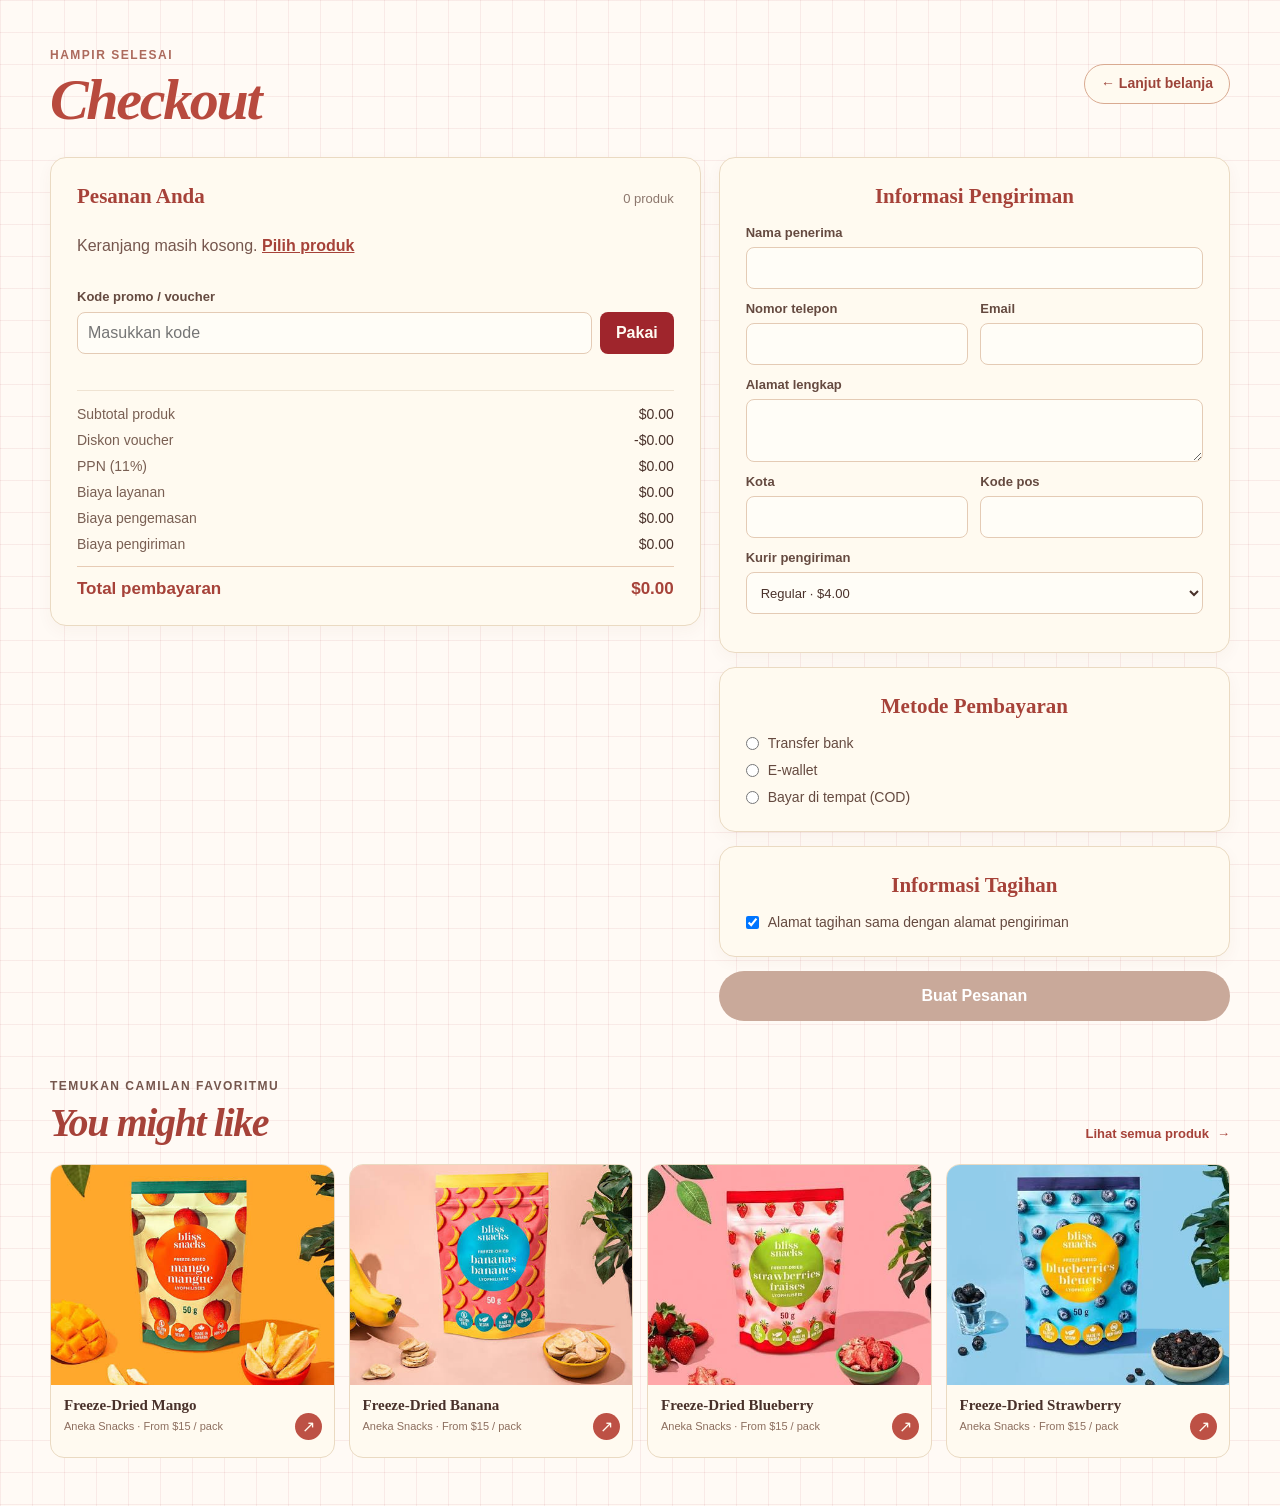
==== checkout.html @ 6c2527a1 "Add files via upload" ====
<!DOCTYPE html>
<html lang="id">
<head>
  <meta charset="UTF-8">
  <meta name="viewport" content="width=device-width, initial-scale=1.0">
  <title>Checkout | Toko Buah Freeze Dried</title>
  <link rel="stylesheet" href="style.css">
</head>
<body class="checkout-page">
  <main class="checkout-main">
    <div class="checkout-heading">
      <div>
        <p class="catalog-eyebrow">Hampir selesai</p>
        <h1>Checkout</h1>
      </div>
      <a class="detail-back" href="products2.html">← Lanjut belanja</a>
    </div>

    <div class="checkout-layout">
      <section class="checkout-section checkout-summary" aria-labelledby="summary-title">
        <div class="checkout-section-heading">
          <h2 id="summary-title">Pesanan Anda</h2>
          <span id="cart-count">0 produk</span>
        </div>
        <div id="checkout-items" class="checkout-items"></div>

        <div class="promo-entry">
          <label for="promo-code">Kode promo / voucher</label>
          <div class="promo-controls">
            <input id="promo-code" type="text" placeholder="Masukkan kode">
            <button id="apply-promo" type="button" class="secondary-button">Pakai</button>
          </div>
          <p id="promo-message" class="form-message" role="status" aria-live="polite"></p>
        </div>

        <dl class="price-breakdown">
          <div><dt>Subtotal produk</dt><dd id="subtotal-value">$0.00</dd></div>
          <div id="discount-row" hidden><dt>Diskon voucher</dt><dd id="discount-value">-$0.00</dd></div>
          <div><dt>PPN (11%)</dt><dd id="tax-value">$0.00</dd></div>
          <div><dt>Biaya layanan</dt><dd id="service-value">$0.00</dd></div>
          <div><dt>Biaya pengemasan</dt><dd id="packaging-value">$0.00</dd></div>
          <div><dt>Biaya pengiriman</dt><dd id="shipping-value">$0.00</dd></div>
          <div class="price-total"><dt>Total pembayaran</dt><dd id="total-value">$0.00</dd></div>
        </dl>
      </section>

      <form class="checkout-form" id="checkout-form">
        <section class="checkout-section" aria-labelledby="shipping-title">
          <h2 id="shipping-title">Informasi Pengiriman</h2>
          <label class="checkout-field" for="recipient-name">Nama penerima
            <input id="recipient-name" name="recipientName" autocomplete="name" required>
          </label>
          <div class="checkout-field-row">
            <label class="checkout-field" for="recipient-phone">Nomor telepon
              <input id="recipient-phone" name="phone" type="tel" autocomplete="tel" required>
            </label>
            <label class="checkout-field" for="recipient-email">Email
              <input id="recipient-email" name="email" type="email" autocomplete="email" required>
            </label>
          </div>
          <label class="checkout-field" for="shipping-address">Alamat lengkap
            <textarea id="shipping-address" name="shippingAddress" rows="3" autocomplete="street-address" required></textarea>
          </label>
          <div class="checkout-field-row">
            <label class="checkout-field" for="shipping-city">Kota
              <input id="shipping-city" name="city" autocomplete="address-level2" required>
            </label>
            <label class="checkout-field" for="shipping-postal">Kode pos
              <input id="shipping-postal" name="postalCode" inputmode="numeric" autocomplete="postal-code" required>
            </label>
          </div>
          <label class="checkout-field" for="courier">Kurir pengiriman
            <select id="courier" name="courier">
              <option value="regular">Regular · $4.00</option>
              <option value="express">Express · $8.00</option>
              <option value="same-day">Same day · $12.00</option>
            </select>
          </label>
        </section>

        <section class="checkout-section" aria-labelledby="payment-title">
          <h2 id="payment-title">Metode Pembayaran</h2>
          <div class="payment-options">
            <label><input type="radio" name="payment" value="bank-transfer" required> Transfer bank</label>
            <label><input type="radio" name="payment" value="ewallet"> E-wallet</label>
            <label><input type="radio" name="payment" value="cod"> Bayar di tempat (COD)</label>
          </div>
        </section>

        <section class="checkout-section" aria-labelledby="billing-title">
          <h2 id="billing-title">Informasi Tagihan</h2>
          <label class="billing-toggle"><input id="billing-same" type="checkbox" checked> Alamat tagihan sama dengan alamat pengiriman</label>
          <div id="billing-fields" class="billing-fields" hidden>
            <label class="checkout-field" for="billing-name">Nama pada tagihan
              <input id="billing-name" name="billingName" autocomplete="billing name">
            </label>
            <label class="checkout-field" for="billing-address">Alamat tagihan
              <textarea id="billing-address" name="billingAddress" rows="3" autocomplete="billing street-address"></textarea>
            </label>
          </div>
        </section>

        <button class="checkout-submit" id="place-order" type="submit">Buat Pesanan</button>
        <p id="checkout-message" class="checkout-message" role="status" aria-live="polite"></p>
      </form>
    </div>

    <section class="checkout-recommendations" aria-labelledby="recommendations-title">
      <div class="checkout-recommendations-heading">
        <div>
          <p class="catalog-eyebrow">Temukan camilan favoritmu</p>
          <h2 id="recommendations-title">You might like</h2>
        </div>
        <a href="products2.html">Lihat semua produk <span aria-hidden="true">→</span></a>
      </div>
      <div class="checkout-recommendation-grid">
        <a class="checkout-recommendation-card" href="product-detail.html?product=mango">
          <span class="checkout-recommendation-image"><img src="buah1.jpg" alt="Kemasan freeze-dried mango"></span>
          <span class="checkout-recommendation-info"><strong>Freeze-Dried Mango</strong><span>Aneka Snacks · From $15 / pack</span></span>
          <span class="checkout-recommendation-action" aria-hidden="true">↗</span>
        </a>
        <a class="checkout-recommendation-card" href="product-detail.html?product=banana">
          <span class="checkout-recommendation-image"><img src="buah2.jpg" alt="Kemasan freeze-dried banana"></span>
          <span class="checkout-recommendation-info"><strong>Freeze-Dried Banana</strong><span>Aneka Snacks · From $15 / pack</span></span>
          <span class="checkout-recommendation-action" aria-hidden="true">↗</span>
        </a>
        <a class="checkout-recommendation-card" href="product-detail.html?product=blueberry">
          <span class="checkout-recommendation-image"><img src="buah4.jpg" alt="Kemasan freeze-dried blueberry"></span>
          <span class="checkout-recommendation-info"><strong>Freeze-Dried Blueberry</strong><span>Aneka Snacks · From $15 / pack</span></span>
          <span class="checkout-recommendation-action" aria-hidden="true">↗</span>
        </a>
        <a class="checkout-recommendation-card" href="product-detail.html?product=strawberry">
          <span class="checkout-recommendation-image"><img src="buah3.jpg" alt="Kemasan freeze-dried strawberry"></span>
          <span class="checkout-recommendation-info"><strong>Freeze-Dried Strawberry</strong><span>Aneka Snacks · From $15 / pack</span></span>
          <span class="checkout-recommendation-action" aria-hidden="true">↗</span>
        </a>
      </div>
    </section>
  </main>

  <script src="catalog-data.js"></script>
  <script>
    const cartStorageKey = 'freezeDriedCart';
    const products = Object.fromEntries(window.FREEZE_DRY_CATALOG.products.map((product) => [
      product.id,
      { name: product.name, image: product.image }
    ]));
    const variants = {
      'normal-sugar': 'Normal Sugar',
      'less-sugar': 'Less Sugar',
      'no-sugar': 'No Sugar',
      'more-sugar': 'More Sugar'
    };
    const sizes = { small: 'Small', medium: 'Medium', large: 'Large' };
    const sizePrices = { small: 15, medium: 20, large: 25 };
    const shippingFees = { regular: 4, express: 8, 'same-day': 12 };
    const promoCodes = {
      HEMAT10: { type: 'percent', value: 0.1 },
      BUAH5: { type: 'fixed', value: 5 },
      KISACANTIK: { type: 'free' }
    };
    const checkoutItems = document.querySelector('#checkout-items');
    const checkoutForm = document.querySelector('#checkout-form');
    const escapeHTML = (value) => String(value).replace(/[&<>"']/g, (character) => ({ '&': '&amp;', '<': '&lt;', '>': '&gt;', '"': '&quot;', "'": '&#39;' })[character]);
    const money = (amount) => `$${amount.toFixed(2)}`;
    let cart = readCart();
    let activePromo = null;

    function notifyParentOfContentChange() {
      if (window.parent === window) return;
      const count = cart.reduce((total, item) => total + Number(item.quantity), 0);
      window.parent.postMessage({ type: 'freeze-dried-cart-updated', count }, '*');
    }

    function readCart() {
      try {
        const storedCart = JSON.parse(localStorage.getItem(cartStorageKey) || '[]');
        if (!Array.isArray(storedCart)) throw new Error('Data keranjang tidak valid.');

        const productCounts = new Map();
        const groupedCart = new Map();
        storedCart.filter((item) => products[item.product] && Number(item.quantity) > 0)
          .forEach((item) => {
            const size = sizes[item.size] ? item.size : 'small';
            const variant = variants[item.variant] ? item.variant : 'normal-sugar';
            const productCount = productCounts.get(item.product) || 0;
            const quantity = Math.min(
              99 - productCount,
              Math.max(0, Math.floor(Number(item.quantity)))
            );
            if (!quantity) return;

            const key = JSON.stringify([item.product, variant, size]);
            const groupedItem = groupedCart.get(key);
            if (groupedItem) {
              groupedItem.quantity += quantity;
            } else {
              groupedCart.set(key, {
                ...item,
                product: item.product,
                variant,
                size,
                unitPrice: sizePrices[size],
                quantity
              });
            }
            productCounts.set(item.product, productCount + quantity);
          });

        const usedIds = new Set();
        return [...groupedCart.values()].map((item) => {
          let id = String(item.id || '');
          while (!id || usedIds.has(id)) {
            id = `${item.product}-${Date.now()}-${Math.random().toString(36).slice(2, 9)}`;
          }
          usedIds.add(id);
          return { ...item, id };
        });
      } catch {
        return [];
      }
    }

    function saveCart() {
      localStorage.setItem(cartStorageKey, JSON.stringify(cart));
      renderCart();
    }

    function renderCart() {
      checkoutItems.innerHTML = cart.map((item) => {
        const product = products[item.product];
        const unitPrice = sizePrices[item.size] || sizePrices.small;
        return `
          <article class="checkout-item" data-item-id="${escapeHTML(item.id)}">
            <img src="${product.image}" alt="${escapeHTML(product.name)}">
            <div class="checkout-item-info">
              <h3>${escapeHTML(product.name)}</h3>
              <p>
                ${escapeHTML(variants[item.variant] || 'Normal Sugar')} · ${escapeHTML(sizes[item.size] || 'Small')}
                <button class="edit-size" type="button" data-edit-size aria-expanded="false" aria-controls="size-editor-${escapeHTML(item.id)}">Edit</button>
              </p>
              <strong>${money(unitPrice)} / item</strong>
              <div class="item-controls">
                <div class="quantity-stepper" aria-label="Jumlah ${escapeHTML(product.name)}">
                  <button class="quantity-step" type="button" data-quantity-change="-1" aria-label="Kurangi ${escapeHTML(product.name)}">−</button>
                  <input class="item-quantity" type="number" min="1" max="99" value="${item.quantity}" aria-label="Jumlah ${escapeHTML(product.name)}">
                  <button class="quantity-step" type="button" data-quantity-change="1" aria-label="Tambah ${escapeHTML(product.name)}">+</button>
                </div>
                <button class="remove-item" type="button" data-remove="${escapeHTML(item.id)}">Hapus</button>
              </div>
              <div class="size-editor" id="size-editor-${escapeHTML(item.id)}" hidden>
                <label for="size-count-${escapeHTML(item.id)}">Jumlah yang diubah
                  <input class="size-edit-count" id="size-count-${escapeHTML(item.id)}" type="number" min="1" max="${item.quantity}" value="1" required>
                </label>
                <label for="variant-${escapeHTML(item.id)}">Level gula
                  <select class="item-variant" id="variant-${escapeHTML(item.id)}">
                    ${Object.entries(variants).map(([value, label]) => `<option value="${value}" ${item.variant === value ? 'selected' : ''}>${label}</option>`).join('')}
                  </select>
                </label>
                <label for="size-${escapeHTML(item.id)}">Ukuran
                  <select class="item-size" id="size-${escapeHTML(item.id)}">
                    ${Object.entries(sizes).map(([value, label]) => `<option value="${value}" ${item.size === value ? 'selected' : ''}>${label} · ${money(sizePrices[value])}</option>`).join('')}
                  </select>
                </label>
                <button class="save-size" type="button" data-save-size>Simpan</button>
                <button class="cancel-size" type="button" data-cancel-size>Batal</button>
              </div>
            </article>`;
        }).join('');

      localStorage.setItem(cartStorageKey, JSON.stringify(cart));
      const productQuantities = new Map();
      cart.forEach((item) => {
        productQuantities.set(item.product, (productQuantities.get(item.product) || 0) + Number(item.quantity));
      });
      checkoutItems.querySelectorAll('.checkout-item').forEach((itemElement) => {
        const item = cart.find((cartItem) => cartItem.id === itemElement.dataset.itemId);
        const plusButton = itemElement.querySelector('[data-quantity-change="1"]');
        plusButton.disabled = productQuantities.get(item.product) >= 99;
      });
      const itemCount = cart.reduce((sum, item) => sum + Number(item.quantity), 0);
      document.querySelector('#cart-count').textContent = `${itemCount} produk`;
      if (cart.length === 0) {
        checkoutItems.innerHTML = '<p class="empty-cart">Keranjang masih kosong. <a href="products2.html">Pilih produk</a></p>';
      }
      document.querySelector('#place-order').disabled = cart.length === 0;
      updateTotals();
      notifyParentOfContentChange();
    }

    function updateTotals() {
      const quantity = cart.reduce((sum, item) => sum + Number(item.quantity), 0);
      const subtotal = cart.reduce((sum, item) => sum + (sizePrices[item.size] || sizePrices.small) * Number(item.quantity), 0);
      const isFreeOrder = activePromo?.type === 'free';
      const productDiscount = activePromo && !isFreeOrder
        ? Math.min(activePromo.type === 'percent' ? subtotal * activePromo.value : activePromo.value, subtotal)
        : 0;
      const tax = (subtotal - productDiscount) * 0.11;
      const service = cart.length ? 1.5 : 0;
      const packaging = quantity * 0.5;
      const shipping = cart.length ? shippingFees[document.querySelector('#courier').value] : 0;
      const orderTotal = subtotal - productDiscount + tax + service + packaging + shipping;
      const discount = isFreeOrder ? orderTotal : productDiscount;
      const total = isFreeOrder ? orderTotal - discount : orderTotal;

      document.querySelector('#subtotal-value').textContent = money(subtotal);
      document.querySelector('#discount-value').textContent = `-${money(discount)}`;
      document.querySelector('#discount-row').hidden = discount === 0;
      document.querySelector('#tax-value').textContent = money(tax);
      document.querySelector('#service-value').textContent = money(service);
      document.querySelector('#packaging-value').textContent = money(packaging);
      document.querySelector('#shipping-value').textContent = money(shipping);
      document.querySelector('#total-value').textContent = money(total);
    }

    checkoutItems.addEventListener('change', (event) => {
      if (!event.target.matches('.item-quantity')) return;
      const itemElement = event.target.closest('.checkout-item');
      const item = cart.find((cartItem) => cartItem.id === itemElement.dataset.itemId);
      if (!item) return;

      const otherProductQuantity = cart
        .filter((cartItem) => cartItem.product === item.product && cartItem.id !== item.id)
        .reduce((total, cartItem) => total + Number(cartItem.quantity), 0);
      const requestedQuantity = Math.max(1, Math.floor(Number(event.target.value) || 1));
      item.quantity = Math.min(requestedQuantity, 99 - otherProductQuantity);
      saveCart();
    });

    checkoutItems.addEventListener('click', (event) => {
      const quantityButton = event.target.closest('[data-quantity-change]');
      if (quantityButton) {
        const itemElement = quantityButton.closest('.checkout-item');
        const item = cart.find((cartItem) => cartItem.id === itemElement.dataset.itemId);
        if (!item) return;
        const productQuantity = cart
          .filter((cartItem) => cartItem.product === item.product)
          .reduce((total, cartItem) => total + Number(cartItem.quantity), 0);
        const nextQuantity = Number(item.quantity) + Number(quantityButton.dataset.quantityChange);
        if (nextQuantity < 1 || (nextQuantity > item.quantity && productQuantity >= 99)) return;
        item.quantity = nextQuantity;
        saveCart();
        return;
      }

      const editButton = event.target.closest('[data-edit-size]');
      if (editButton) {
        const editor = editButton.closest('.checkout-item-info').querySelector('.size-editor');
        editor.hidden = false;
        editButton.setAttribute('aria-expanded', 'true');
        const editCount = editor.querySelector('.size-edit-count');
        editCount.max = editButton.closest('.checkout-item').querySelector('.item-quantity').value;
        editCount.value = '1';
        editor.querySelector('select').focus();
        notifyParentOfContentChange();
        return;
      }

      const cancelButton = event.target.closest('[data-cancel-size]');
      if (cancelButton) {
        const itemInfo = cancelButton.closest('.checkout-item-info');
        itemInfo.querySelector('.size-editor').hidden = true;
        itemInfo.querySelector('[data-edit-size]').setAttribute('aria-expanded', 'false');
        notifyParentOfContentChange();
        return;
      }

      const saveSizeButton = event.target.closest('[data-save-size]');
      if (saveSizeButton) {
        const itemInfo = saveSizeButton.closest('.checkout-item-info');
        const itemElement = saveSizeButton.closest('.checkout-item');
        const itemIndex = cart.findIndex((cartItem) => cartItem.id === itemElement.dataset.itemId);
        const item = cart[itemIndex];
        const selectedSize = itemInfo.querySelector('.item-size').value;
        const selectedVariant = itemInfo.querySelector('.item-variant').value;
        const editCountInput = itemInfo.querySelector('.size-edit-count');
        const editCount = Math.floor(Number(editCountInput.value));
        if (!editCountInput.reportValidity()) return;
        if (!item || !sizes[selectedSize] || !variants[selectedVariant] || editCount < 1 || editCount > item.quantity) return;

        if (selectedSize === item.size && selectedVariant === item.variant) {
          itemInfo.querySelector('.size-editor').hidden = true;
          itemInfo.querySelector('[data-edit-size]').setAttribute('aria-expanded', 'false');
          return;
        }

        item.quantity -= editCount;
        const existingItem = cart.find((cartItem) => (
          cartItem.product === item.product
          && cartItem.variant === selectedVariant
          && cartItem.size === selectedSize
        ));
        if (existingItem) {
          existingItem.quantity += editCount;
        } else {
          cart.push({
            ...item,
            id: `${item.product}-${Date.now()}-${Math.random().toString(36).slice(2, 9)}`,
            variant: selectedVariant,
            size: selectedSize,
            unitPrice: sizePrices[selectedSize],
            quantity: editCount
          });
        }
        if (!item.quantity) {
          cart.splice(itemIndex, 1);
        }
        saveCart();
        return;
      }

      const removeButton = event.target.closest('[data-remove]');
      if (!removeButton) return;
      cart = cart.filter((item) => item.id !== removeButton.dataset.remove);
      saveCart();
    });

    document.querySelector('#apply-promo').addEventListener('click', () => {
      const code = document.querySelector('#promo-code').value.trim().toUpperCase();
      const message = document.querySelector('#promo-message');
      activePromo = promoCodes[code] || null;
      if (activePromo) {
        message.textContent = `Kode ${code} berhasil digunakan.`;
      } else {
        message.textContent = code ? 'Kode voucher tidak valid.' : 'Masukkan kode voucher terlebih dahulu.';
      }
      updateTotals();
      notifyParentOfContentChange();
    });

    document.querySelector('#courier').addEventListener('change', updateTotals);

    document.querySelector('#billing-same').addEventListener('change', (event) => {
      const billingFields = document.querySelector('#billing-fields');
      billingFields.hidden = event.target.checked;
      billingFields.querySelectorAll('input, textarea').forEach((field) => {
        field.required = !event.target.checked;
      });
      notifyParentOfContentChange();
    });

    checkoutForm.addEventListener('submit', (event) => {
      event.preventDefault();
      if (!cart.length || !checkoutForm.reportValidity()) return;
      localStorage.setItem(cartStorageKey, '[]');
      cart = [];
      const placeOrderButton = document.querySelector('#place-order');
      placeOrderButton.disabled = true;
      placeOrderButton.textContent = 'Pesanan selesai';
      document.querySelector('#checkout-message').textContent = 'Terima kasih sudah beli dari kami! Pesanan demo berhasil dibuat; pembayaran belum terhubung ke layanan nyata.';
      document.querySelector('#checkout-message').classList.add('is-success');
      notifyParentOfContentChange();
    });

    renderCart();
  </script>
<script src="frame-resize.js"></script>
</body>
</html>
---- style.css ----
/* =========================
   RESET
   ========================= */

:root {
    --summer-sand: #F8D7C5;
    --summer-sky: #F4C3CF;
    --summer-mint: #F7D9D4;
    --summer-kiwi: #F9E4EC;
    --summer-coral: #D9788B;
    --summer-sun: #EAA5B4;
    --summer-cream: #FFF9F2;
    --summer-latte: #FBE5EC;
    --summer-deep: #9F252C;
    --summer-navy: #5F3A40;
    --summer-ink: #3D2B32;
    --summer-text: #49312a;
    --summer-muted: #75564d;
    --summer-glow: rgba(255, 255, 255, 0.55);
    --summer-peach: #F9DDE4;
    --summer-sky-soft: rgba(244, 195, 207, 0.18);
    --summer-coral-soft: rgba(217, 120, 139, 0.12);
}

* {
    margin: 0;
    padding: 0;
    box-sizing: border-box;
}


/* =========================
   BODY
   ========================= */

body {
    font-family: Arial, sans-serif;
    background: linear-gradient(180deg, #f2d4db 0%, #fff4ea 35%, #fffaf2 100%);
    color: var(--summer-text);
}

.site-shell {
    color: var(--summer-text) !important;
}

.site-shell nav,
.site-shell nav a,
.site-shell nav a:hover,
.site-shell .nav-product-dropdown > summary,
.site-shell .nav-product-dropdown > summary:hover,
.site-shell .nav-product-dropdown[open] > summary,
.site-shell .nav-product-menu,
.site-shell .nav-product-menu a,
.site-shell header,
.site-shell header h1,
.site-shell header p {
    color: #49312a !important;
}

.site-shell nav,
.site-shell header,
.site-shell footer,
.site-shell .nav-product-menu {
    background: #fff5e9 !important;
}

.site-shell nav a:hover,
.site-shell .nav-product-dropdown > summary:hover,
.site-shell .nav-product-dropdown[open] > summary,
.site-shell .nav-product-menu a:hover {
    background: #f7d9d4 !important;
    color: #9f252c !important;
}

.site-shell header h1,
.site-shell header p,
.site-shell nav::before {
    color: #9f252c !important;
}

.site-shell nav::before {
    content: "ANEKA SNACKS" !important;
    font-family: Georgia, "Times New Roman", serif !important;
    font-weight: 700 !important;
    letter-spacing: 0.08em !important;
}


/* =========================
   HEADER
   ========================= */

.site-shell header {
    background: #fff5e9;
    color: #a91f2a;
    text-align: center;
    padding: 30px;
    border-bottom: 4px solid rgba(159, 37, 44, 0.12);
}

.site-shell header h1 {
    margin-bottom: 10px;
    font-size: 32px;
    color: #9f252c;
}

.site-shell header p {
    font-size: 16px;
    color: #75564d;
    opacity: 0.9;
}


/* =========================
   MENU NAVIGASI
   ========================= */

.site-shell nav {
    background: #fff5e9;
    text-align: center;
    padding: 10px;
    border-bottom: 1px solid rgba(159, 37, 44, 0.12);
}

.site-shell nav a {
    display: inline-block;
    color: #49312a;
    text-decoration: none;
    padding: 12px 25px;
    margin: 3px;
    border-radius: 999px;
    transition: 0.3s;
    font-weight: 700;
}


/* Saat mouse diarahkan ke menu */

.site-shell nav a:hover {
    background: #f7d9d4;
    color: #9f252c;
}

.nav-product-dropdown {
    position: relative;
    display: inline-block;
    vertical-align: middle;
}

.nav-product-dropdown > summary {
    display: inline-block;
    margin: 3px;
    padding: 12px 25px;
    border-radius: 5px;
    color: #49312a;
    cursor: pointer;
    list-style: none;
    transition: 0.3s;
}

.nav-product-dropdown > summary::-webkit-details-marker {
    display: none;
}

.nav-product-dropdown > summary:hover,
.nav-product-dropdown[open] > summary {
    background: #f7d9d4;
    color: #9f252c;
}

.nav-product-menu {
    position: absolute;
    top: 100%;
    left: 3px;
    z-index: 30;
    width: 190px;
    padding: 8px;
    border: 1px solid #f0d8ca;
    border-radius: 5px;
    background: #fffaf2;
    box-shadow: 0 8px 18px rgba(77, 38, 32, 0.16);
    text-align: left;
}

.nav-product-menu p {
    padding: 8px 12px 6px;
    color: #9f252c;
    font-size: 12px;
    font-weight: bold;
    text-transform: uppercase;
}

.site-shell .nav-product-menu a {
    display: block;
    margin: 0;
    padding: 9px 12px;
    border-radius: 10px;
    text-align: left;
    color: #49312a;
}

.site-shell .nav-product-menu .all-products-link {
    margin-top: 5px;
    border-top: 1px solid rgba(159, 37, 44, 0.14);
}


/* =========================
   AREA KONTEN
   ========================= */

main {
    width: 90%;

    margin: 25px auto;

    background-color: #fffaf5;

    padding: 20px;

    border-radius: 10px;

    box-shadow: 0 3px 10px rgba(77, 38, 32, 0.08);
}

main h2 {
    text-align: center;

    margin-bottom: 20px;

    color: #9f252c;
}


/* =========================
   IFRAME
   ========================= */

iframe {
    width: 100%;

    height: 500px;

    border: 2px solid #f0d8ca;

    border-radius: 8px;

    background-color: #fffaf5;
}


/* =========================
   FOOTER
   ========================= */

footer {
    background-color: #fff5e9;

    color: #75564d;

    text-align: center;

    padding: 20px;

    margin-top: 20px;
}

footer p {
    margin: 0;
}


/* =========================
   RESPONSIVE
   ========================= */

@media screen and (max-width: 600px) {

    header h1 {
        font-size: 24px;
    }

    nav a {
        display: block;

        margin: 5px 20px;
    }

    main {
        width: 95%;
    }

    iframe {
        height: 400px;
    }
}

/* =========================
   BERANDA BLISS SNACKS
   ========================= */

body.home-page {
    min-width: 320px;
    background: linear-gradient(180deg, #fbe8ef 0%, #fff4f7 42%, #fffaf5 100%);
    color: var(--summer-text);
    font-family: Arial, sans-serif;
}

.home-main {
    width: 100%;
    margin: 0 auto;
    padding: 5px;
    background: transparent;
    box-shadow: none;
}

.home-hero {
    display: grid;
    grid-template-columns: 1.05fr 0.95fr;
    gap: 0;
    min-height: clamp(360px, 40vw, 430px);
    overflow: hidden;
    border-radius: 18px;
    box-shadow: 0 16px 30px rgba(24, 59, 77, 0.08);
}

.home-hero-copy {
    position: relative;
    z-index: 1;
    display: flex;
    flex-direction: column;
    align-items: flex-start;
    justify-content: center;
    overflow: hidden;
    padding: clamp(30px, 5vw, 52px);
    background: linear-gradient(135deg, rgba(243, 168, 183, 0.78), rgba(248, 217, 212, 0.88));
}

.home-eyebrow {
    margin-bottom: 14px;
    color: var(--summer-deep);
    font-size: 11px;
    font-weight: 700;
    letter-spacing: 0.18em;
}

.home-hero h1 {
    max-width: 560px;
    margin: 0 0 18px;
    color: var(--summer-navy);
    font-family: Georgia, "Times New Roman", serif;
    font-size: clamp(38px, 4.8vw, 64px);
    font-weight: 600;
    line-height: 0.98;
    letter-spacing: -0.055em;
}

.home-intro {
    max-width: 360px;
    margin-bottom: 24px;
    color: var(--summer-navy);
    font-size: clamp(14px, 1.35vw, 17px);
    line-height: 1.65;
}

.home-button,
.home-outline-button {
    display: inline-flex;
    align-items: center;
    justify-content: center;
    gap: 14px;
    min-height: 44px;
    padding: 0 20px;
    border: 1px solid rgba(24, 59, 77, 0.16);
    border-radius: 999px;
    background: linear-gradient(135deg, var(--summer-sun), var(--summer-coral));
    color: white;
    font-size: 13px;
    font-weight: 700;
    text-decoration: none;
    transition: background-color 160ms ease, color 160ms ease, transform 160ms ease;
    box-shadow: 0 8px 18px rgba(251, 130, 74, 0.18);
}

.home-button:hover,
.home-outline-button:hover {
    transform: translateY(-2px);
    background: linear-gradient(135deg, var(--summer-coral), var(--summer-sun));
    color: #fff;
}

.home-sparkle {
    position: absolute;
    right: 28px;
    bottom: 24px;
    color: rgba(24, 59, 77, 0.7);
    font-size: 32px;
}

.home-hero-image {
    display: block;
    min-height: 100%;
    overflow: hidden;
    background: #f4b4bd;
}

.home-hero-image img,
.home-product-image img,
.home-story > img {
    display: block;
    width: 100%;
    height: 100%;
    object-fit: cover;
}

.home-hero-image img {
    min-height: 100%;
    transition: transform 350ms ease;
}

.home-hero-image:hover img {
    transform: scale(1.035);
}

.home-favorites {
    padding: clamp(34px, 5vw, 62px) 0 clamp(30px, 4vw, 50px);
}

.home-section-heading {
    display: flex;
    align-items: flex-end;
    justify-content: space-between;
    gap: 20px;
    margin-bottom: 20px;
}

.home-section-heading .home-eyebrow {
    margin-bottom: 8px;
}

.home-section-heading h2,
.home-story h2 {
    margin: 0;
    color: var(--summer-deep);
    font-family: Georgia, "Times New Roman", serif;
    font-size: clamp(29px, 3.5vw, 44px);
    font-weight: 600;
    letter-spacing: -0.04em;
    line-height: 1.05;
    text-align: left;
}

.home-text-link {
    display: inline-flex;
    gap: 8px;
    align-items: center;
    padding-bottom: 5px;
    color: var(--summer-deep);
    font-size: 13px;
    font-weight: 700;
    text-decoration: none;
}

.home-text-link:hover {
    color: var(--summer-sun);
}

.home-product-grid {
    display: grid;
    grid-template-columns: repeat(4, minmax(0, 1fr));
    gap: 14px;
}

.home-product-card {
    position: relative;
    display: grid;
    min-width: 0;
    grid-template-columns: minmax(0, 1fr) 28px;
    align-items: center;
    gap: 0 6px;
    color: #40251f;
    text-decoration: none;
}

.home-product-link {
    display: block;
    min-width: 0;
    grid-column: 1 / -1;
    color: inherit;
    text-decoration: none;
}

.home-product-image {
    display: block;
    height: clamp(150px, 21vw, 260px);
    overflow: hidden;
    border-radius: 14px;
    background: #f7d4cf;
}

.home-product-image img {
    transition: transform 260ms ease;
}

.home-product-card:hover .home-product-image img {
    transform: scale(1.045);
}

.home-product-details {
    display: flex;
    flex-direction: column;
    gap: 4px;
    padding: 10px 34px 0 2px;
    font-family: Georgia, "Times New Roman", serif;
    font-size: 17px;
}

.home-product-details span + span {
    color: var(--summer-muted);
    font-family: Arial, sans-serif;
    font-size: 12px;
}

.home-product-arrow {
    grid-column: 2;
    grid-row: 2;
    display: grid;
    width: 28px;
    height: 28px;
    place-items: center;
    padding: 0;
    border: 0;
    border-radius: 50%;
    background: linear-gradient(135deg, var(--summer-sun), var(--summer-coral));
    color: #fffaf5;
    font-size: 20px;
    line-height: 1;
    cursor: pointer;
    transition: transform 160ms ease;
}

.home-product-card:hover .home-product-arrow {
    transform: rotate(90deg);
}

.home-product-arrow:focus-visible,
.home-product-link:focus-visible {
    outline: 3px solid #a91f2a;
    outline-offset: 3px;
}

.home-product-card .add-to-cart-status {
    grid-column: 1;
    grid-row: 2;
    align-self: center;
    margin: 0;
    padding: 6px 0;
    color: #8c3734;
    font-family: Arial, sans-serif;
    font-size: 11px;
}

.home-story {
    position: relative;
    display: grid;
    grid-template-columns: 1fr 0.95fr;
    align-items: center;
    gap: clamp(22px, 5vw, 64px);
    min-height: 300px;
    overflow: hidden;
    padding: clamp(18px, 3vw, 28px);
    border-radius: 18px;
    background: #f8dfe5;
}

.home-story > img {
    min-height: 260px;
    max-height: 390px;
    border-radius: 14px;
}

.home-story-copy {
    max-width: 450px;
    padding: 20px 30px 20px 0;
}

.home-story-copy > p:not(.home-eyebrow) {
    max-width: 380px;
    margin: 16px 0 22px;
    color: #60433b;
    font-size: 14px;
    line-height: 1.7;
}

.home-outline-button {
    background: transparent;
    color: #a91f2a;
}

.home-outline-button:hover {
    background: #a91f2a;
}

.home-story-accent {
    position: absolute;
    top: 18px;
    right: 22px;
    color: #b6222d;
    font-size: 26px;
}

.home-what-we-do {
    position: relative;
    margin: clamp(34px, 5vw, 58px) -5px 0;
    padding: 48px clamp(18px, 5vw, 58px) 66px;
    overflow: hidden;
    background-color: #f9dfe6;
    background-image:
        linear-gradient(rgba(159, 37, 44, 0.12) 1px, transparent 1px),
        linear-gradient(90deg, rgba(159, 37, 44, 0.12) 1px, transparent 1px);
    background-size: 34px 34px;
}

.home-what-we-do::before,
.home-what-we-do::after {
    position: absolute;
    right: 0;
    left: 0;
    z-index: 1;
    height: 22px;
    background: #fff5e9;
    content: "";
    pointer-events: none;
}

.home-what-we-do::before {
    top: 0;
    clip-path: polygon(
        0 0, 100% 0, 100% 50%, 92% 35%, 84% 76%, 75% 38%,
        66% 70%, 57% 28%, 48% 72%, 39% 36%, 29% 75%, 20% 33%,
        11% 72%, 0 42%
    );
}

.home-what-we-do::after {
    bottom: 0;
    clip-path: polygon(
        0 45%, 9% 22%, 18% 56%, 28% 30%, 38% 72%, 48% 34%,
        58% 65%, 68% 25%, 78% 62%, 88% 31%, 100% 50%,
        100% 100%, 0 100%
    );
}

.home-what-we-do-heading {
    position: relative;
    margin: 0 auto 24px;
    text-align: center;
}

.home-what-we-do-heading .home-eyebrow {
    margin-bottom: 5px;
}

.home-what-we-do-heading h2 {
    margin: 0;
    color: var(--summer-deep);
    font-family: Georgia, "Times New Roman", serif;
    font-size: clamp(32px, 4vw, 48px);
    font-style: italic;
    font-weight: 600;
}

.home-what-we-do-pencil {
    position: absolute;
    top: 4px;
    right: 8%;
    color: #b75b6e;
    font-size: 52px;
    line-height: 1;
    transform: rotate(28deg);
}

.home-service-grid {
    display: grid;
    grid-template-columns: repeat(3, minmax(0, 1fr));
    gap: clamp(12px, 2.5vw, 26px);
    width: min(100%, 900px);
    margin: 0 auto;
}

.home-service-card {
    display: flex;
    min-width: 0;
    min-height: 250px;
    flex-direction: column;
    align-items: flex-start;
    padding: 17px;
    border: 2px solid rgba(24, 59, 77, 0.12);
    border-radius: 16px;
    background: rgba(255, 255, 255, 0.58);
    color: var(--summer-text);
    text-decoration: none;
    box-shadow: 0 8px 18px rgba(24, 59, 77, 0.06);
    transition: transform 180ms ease, box-shadow 180ms ease;
}

.home-service-card:hover {
    transform: translateY(-4px);
    box-shadow: 0 10px 0 rgba(143, 24, 34, 0.12);
}

.home-service-card:focus-visible {
    outline: 3px solid #fff8ed;
    outline-offset: 4px;
}

.home-service-icon {
    display: grid;
    width: 100%;
    height: 105px;
    place-items: center;
    margin-bottom: 14px;
    border-radius: 10px;
    color: var(--summer-deep);
    font-family: Georgia, "Times New Roman", serif;
    font-size: 56px;
}

.home-service-contact {
    background: rgba(234, 165, 180, 0.18);
}

.home-service-store {
    background: rgba(244, 195, 207, 0.22);
}

.home-service-supplier {
    background: rgba(239, 211, 219, 0.28);
}

.home-service-card-title {
    margin-bottom: 7px;
    color: var(--summer-deep);
    font-family: Georgia, "Times New Roman", serif;
    font-size: clamp(18px, 2vw, 22px);
    font-weight: 700;
}

.home-service-description {
    margin-bottom: 15px;
    color: var(--summer-muted);
    font-size: 12px;
    line-height: 1.55;
}

.home-service-link {
    display: inline-flex;
    align-items: center;
    gap: 8px;
    margin-top: auto;
    padding: 7px 11px;
    border-radius: 999px;
    background: linear-gradient(135deg, var(--summer-sun), var(--summer-coral));
    color: white;
    font-size: 11px;
    font-weight: 700;
}

body.info-page,
body.profile-page,
body.contact-page,
body.supplier-page,
body.catalog-page,
body.detail-page,
body.checkout-page {
    background: linear-gradient(180deg, #fbe8ef 0%, #fff7f8 40%, #fffaf5 100%);
    color: var(--summer-text);
}

.info-page,
.profile-page,
.contact-page,
.supplier-page {
    min-width: 320px;
}

.info-page .info-main,
.profile-main,
.contact-main,
.supplier-main,
.checkout-main,
.detail-main {
    background: rgba(255, 255, 255, 0.5);
    box-shadow: 0 18px 34px rgba(24, 59, 77, 0.08);
}

.info-page h1,
.info-page h2,
.info-page h3,
.profile-page h1,
.profile-page h2,
.profile-page h3,
.contact-page h1,
.contact-page h2,
.contact-page h3,
.supplier-page h1,
.supplier-page h2,
.supplier-page h3,
.checkout-page h1,
.checkout-page h2,
.checkout-page h3,
.detail-page h1,
.detail-page h2,
.detail-page h3 {
    color: var(--summer-deep);
}

.info-page p,
.info-page li,
.profile-page p,
.contact-page p,
.supplier-page p,
.checkout-page p,
.detail-page p {
    color: var(--summer-muted);
}

.contact-page .contact-hero-primary,
.contact-page .contact-hero-secondary,
.profile-page .profile-button,
.supplier-page .supplier-link,
.checkout-page .checkout-submit,
.detail-page .order-submit {
    background: linear-gradient(135deg, var(--summer-sun), var(--summer-coral));
    color: white;
    border-color: transparent;
}

@media screen and (max-width: 760px) {
    .home-main {
        padding: 5px;
    }

    .home-hero {
        grid-template-columns: 1fr 1fr;
        min-height: 330px;
    }

    .home-hero-copy {
        padding: 24px;
    }

    .home-product-grid {
        grid-template-columns: repeat(2, minmax(0, 1fr));
        gap: 18px 12px;
    }

    .home-product-image {
        height: clamp(160px, 34vw, 240px);
    }

    .home-story {
        gap: 20px;
    }

    .home-what-we-do-pencil {
        right: 2%;
    }
}

@media screen and (max-width: 520px) {
    .home-hero {
        grid-template-columns: 1fr;
        min-height: 0;
    }

    .home-hero-copy {
        min-height: 280px;
        padding: 28px 24px;
    }

    .home-hero-image {
        min-height: 230px;
        max-height: 300px;
    }

    .home-section-heading {
        align-items: flex-start;
    }

    .home-section-heading .home-eyebrow {
        font-size: 9px;
    }

    .home-text-link {
        padding-top: 22px;
        white-space: nowrap;
        font-size: 11px;
    }

    .home-product-image {
        height: 42vw;
        min-height: 135px;
    }

    .home-product-details {
        font-size: 15px;
    }

    .home-story {
        grid-template-columns: 1fr;
        gap: 12px;
        padding: 12px;
    }

    .home-story > img {
        min-height: 210px;
        max-height: 260px;
    }

    .home-story-copy {
        padding: 14px 12px 20px;
    }

    .home-what-we-do {
        margin-right: -5px;
        margin-left: -5px;
        padding: 40px 16px 52px;
    }

    .home-what-we-do-heading {
        margin-bottom: 18px;
    }

    .home-what-we-do-pencil {
        top: -5px;
        right: 0;
        font-size: 36px;
    }

    .home-service-grid {
        grid-template-columns: 1fr;
        gap: 12px;
        max-width: 360px;
    }

    .home-service-card {
        min-height: 0;
        display: grid;
        grid-template-columns: 72px minmax(0, 1fr);
        align-items: center;
        gap: 3px 12px;
        padding: 12px;
    }

    .home-service-icon {
        width: 72px;
        height: 72px;
        grid-row: 1 / span 3;
        margin: 0;
        font-size: 38px;
    }

    .home-service-card-title,
    .home-service-description,
    .home-service-link {
        grid-column: 2;
    }

    .home-service-card-title {
        margin: 0;
    }

    .home-service-description {
        margin: 0 0 4px;
    }

    .home-service-link {
        justify-self: start;
        margin-top: 0;
    }
}

/* =========================
   KATALOG PRODUK
   ========================= */

.catalog-page {
    min-height: 100vh;
    padding: 24px 16px;
    background: #f4f5f0;
}

.catalog-main {
    width: min(100%, 760px);
    margin: 0 auto;
    padding: 12px 0;
    background: transparent;
    box-shadow: none;
}

.catalog-eyebrow {
    margin-bottom: 6px;
    color: #66806b;
    font-size: 12px;
    font-weight: bold;
    letter-spacing: 1.5px;
    text-align: center;
    text-transform: uppercase;
}

.catalog-main h1 {
    margin-bottom: 22px;
    color: #1e3a5f;
    font-family: Georgia, serif;
    font-size: 30px;
    text-align: center;
}

.product-carousel {
    overflow: hidden;
}

.product-track {
    display: flex;
    overflow-x: auto;
    scroll-snap-type: x mandatory;
    scrollbar-width: none;
    overscroll-behavior-x: contain;
}

.product-slide {
    display: grid;
    flex: 0 0 100%;
    min-width: 0;
    grid-template-columns: repeat(2, minmax(0, 1fr));
    gap: 16px;
    scroll-snap-align: start;
    scroll-snap-stop: always;
}

.product-track::-webkit-scrollbar {
    display: none;
}

.product-card {
    position: relative;
    display: flex;
    flex: none;
    min-width: 0;
    min-height: 410px;
    flex-direction: column;
    align-items: center;
    justify-content: center;
    overflow: hidden;
    padding: 24px;
    border: 1px solid #d9ded4;
    border-radius: 8px;
    background: #fff;
    color: #26352e;
    text-align: center;
    text-decoration: none;
}

.product-card-link {
    display: flex;
    flex: 1;
    min-width: 0;
    flex-direction: column;
    color: inherit;
    text-decoration: none;
}

.product-card img {
    width: min(82%, 340px);
    height: 270px;
    object-fit: contain;
    transition: transform 220ms ease;
}

.product-card:hover img,
.product-card:focus-visible img {
    transform: scale(1.08);
}

.product-card:focus-visible,
.carousel-button:focus-visible,
.detail-back:focus-visible,
.order-submit:focus-visible {
    outline: 3px solid #66806b;
    outline-offset: 3px;
}

.product-card-info {
    display: block;
    margin-top: 12px;
}

.product-name {
    display: block;
    font-family: Georgia, serif;
    font-size: 22px;
    font-weight: bold;
}

.product-price {
    display: block;
    margin-top: 6px;
    color: #1e3a5f;
    font-size: 17px;
    font-weight: bold;
}

.product-price span {
    color: #707970;
    font-size: 13px;
    font-weight: normal;
}

.product-card-hint {
    position: absolute;
    z-index: 2;
    right: 20px;
    bottom: 18px;
    display: grid;
    width: 32px;
    height: 32px;
    place-items: center;
    padding: 0;
    border: 0;
    border-radius: 50%;
    background: #66806b;
    color: #fff;
    cursor: pointer;
    font: inherit;
    font-size: 18px;
    font-weight: bold;
}

.product-card-hint:hover {
    background: #526b56;
}

.product-card-hint:focus-visible,
.product-card-link:focus-visible {
    outline: 3px solid #66806b;
    outline-offset: 3px;
}

.add-to-cart-status {
    display: none;
    margin-top: 4px;
    color: #3f694b;
    font-size: 11px;
    line-height: 1.35;
}

.add-to-cart-status.is-visible {
    display: block;
}

.product-card-info .add-to-cart-status {
    max-width: calc(100% - 8px);
}

.carousel-controls {
    display: flex;
    align-items: center;
    justify-content: center;
    gap: 22px;
    margin-top: 16px;
}

.carousel-button {
    width: 40px;
    height: 40px;
    border: 1px solid #1e3a5f;
    border-radius: 50%;
    background: transparent;
    color: #1e3a5f;
    cursor: pointer;
    font-size: 20px;
}

.carousel-button:hover {
    background: #1e3a5f;
    color: #fff;
}

.carousel-position {
    min-width: 58px;
    color: #59645d;
    font-size: 13px;
    font-variant-numeric: tabular-nums;
    text-align: center;
}

/* =========================
   DETAIL PRODUK
   ========================= */

.detail-page {
    min-height: 100vh;
    padding: 24px 16px;
    background: #f4f5f0;
}

.detail-main {
    width: min(100%, 760px);
    margin: 0 auto;
    padding: 0;
    background: transparent;
    box-shadow: none;
}

.detail-back {
    display: inline-block;
    margin-bottom: 16px;
    color: #1e3a5f;
    font-weight: bold;
    text-decoration: none;
}

.detail-panel {
    display: grid;
    grid-template-columns: minmax(0, 1fr) minmax(240px, 0.9fr);
    gap: 28px;
    align-items: center;
    padding: 24px;
    border: 1px solid #d9ded4;
    border-radius: 8px;
    background: #fff;
}

.detail-image {
    width: 100%;
    max-height: 330px;
    object-fit: contain;
}

.detail-copy h1 {
    margin: 6px 0;
    color: #1e3a5f;
    font-family: Georgia, serif;
    font-size: 28px;
}

.detail-price {
    margin-bottom: 20px;
    color: #1e3a5f;
    font-size: 20px;
    font-weight: bold;
}

.order-form {
    display: grid;
    gap: 14px;
}

.order-field {
    display: grid;
    gap: 6px;
    color: #333;
    font-size: 14px;
    font-weight: bold;
}

.order-field input,
.order-field select {
    width: 100%;
    min-height: 40px;
    padding: 8px 10px;
    border: 1px solid #bac3b9;
    border-radius: 4px;
    background: #fff;
    color: #333;
    font: inherit;
}

.size-options {
    display: grid;
    grid-template-columns: repeat(3, minmax(0, 1fr));
    align-items: center;
    gap: 8px;
}

.size-options label {
    display: flex;
    min-width: 0;
    align-items: center;
    justify-content: flex-start;
    gap: 6px;
    min-height: 32px;
    border: 0;
    border-radius: 0;
    cursor: pointer;
    font-size: 13px;
    overflow-wrap: anywhere;
}

.size-options input[type="radio"] {
    flex: 0 0 18px;
    width: 18px;
    height: 18px;
    min-height: 18px;
    margin: 0;
    accent-color: #1e3a5f;
}

.order-submit {
    min-height: 44px;
    border: 0;
    border-radius: 4px;
    background: #1e3a5f;
    color: #fff;
    cursor: pointer;
    font: inherit;
    font-weight: bold;
}

.order-submit:hover {
    background: #294d78;
}

.order-actions {
    display: grid;
    grid-template-columns: repeat(2, minmax(0, 1fr));
    gap: 10px;
}

.order-add,
.secondary-button {
    min-height: 44px;
    padding: 8px 12px;
    border: 1px solid #1e3a5f;
    border-radius: 4px;
    background: #fff;
    color: #1e3a5f;
    cursor: pointer;
    font: inherit;
    font-weight: bold;
}

.order-add:hover,
.secondary-button:hover {
    background: #edf1f3;
}

.cart-feedback {
    min-height: 18px;
    color: #3f694b;
    font-size: 13px;
}

.cart-feedback a {
    color: #1e3a5f;
    font-weight: bold;
}

/* =========================
   CHECKOUT
   ========================= */

.checkout-page {
    min-height: 100vh;
    padding: 24px 18px 36px;
    background: #f4f5f0;
}

.checkout-main {
    width: min(100%, 1120px);
    margin: 0 auto;
    padding: 0;
    background: transparent;
    box-shadow: none;
}

.checkout-heading {
    display: flex;
    align-items: end;
    justify-content: space-between;
    gap: 16px;
    margin-bottom: 20px;
}

.checkout-heading h1 {
    color: #1e3a5f;
    font-family: Georgia, serif;
    font-size: 30px;
}

.checkout-heading .catalog-eyebrow {
    text-align: left;
}

.checkout-layout {
    display: grid;
    grid-template-columns: minmax(0, 1.08fr) minmax(320px, 0.92fr);
    align-items: start;
    gap: 20px;
}

.checkout-section {
    margin-bottom: 14px;
    padding: 20px;
    border: 1px solid #d9ded4;
    border-radius: 8px;
    background: #fff;
}

.checkout-section h2 {
    margin-bottom: 16px;
    color: #1e3a5f;
    font-family: Georgia, serif;
    font-size: 19px;
}

.checkout-section-heading {
    display: flex;
    align-items: baseline;
    justify-content: space-between;
    gap: 12px;
}

.checkout-section-heading h2 {
    margin-bottom: 10px;
}

.checkout-section-heading span {
    color: #68736c;
    font-size: 13px;
}

.checkout-items {
    display: grid;
}

.checkout-item {
    display: grid;
    grid-template-columns: 88px minmax(0, 1fr);
    gap: 14px;
    padding: 14px 0;
    border-bottom: 1px solid #e3e7e0;
}

.checkout-item img {
    width: 88px;
    height: 88px;
    border-radius: 4px;
    background: #f4f5f0;
    object-fit: contain;
}

.checkout-item-info h3 {
    margin-bottom: 4px;
    color: #26352e;
    font-family: Georgia, serif;
    font-size: 16px;
}

.checkout-item-info p {
    margin-bottom: 5px;
    color: #68736c;
    font-size: 13px;
}

.checkout-item-info strong {
    color: #1e3a5f;
    font-size: 14px;
}

.item-controls {
    display: flex;
    flex-wrap: wrap;
    align-items: center;
    gap: 14px;
    margin-top: 8px;
}

.quantity-stepper {
    display: inline-flex;
    align-items: center;
    gap: 6px;
}

.quantity-step {
    display: grid;
    width: 32px;
    height: 32px;
    place-items: center;
    padding: 0;
    border: 1px solid #e4cbb5;
    border-radius: 50%;
    background: #fffdf7;
    color: #a64239;
    cursor: pointer;
    font: inherit;
    font-size: 18px;
    line-height: 1;
}

.quantity-step:hover:not(:disabled) {
    background: #fae3d5;
}

.quantity-step:disabled {
    cursor: not-allowed;
    opacity: 0.45;
}

.edit-size,
.save-size,
.cancel-size {
    padding: 5px 0;
    border: 0;
    background: transparent;
    color: #a64239;
    cursor: pointer;
    font: inherit;
    font-size: 13px;
    text-decoration: underline;
}

.edit-size {
    margin-left: 6px;
}

.size-editor {
    display: flex;
    flex-wrap: wrap;
    align-items: end;
    gap: 10px;
    margin-top: 10px;
}

.size-editor[hidden] {
    display: none;
}

.size-editor label {
    display: grid;
    gap: 5px;
    color: #745a4f;
    font-size: 12px;
}

.item-size,
.item-variant {
    min-width: 150px;
    min-height: 34px;
    padding: 5px 8px;
    border: 1px solid #e4cbb5;
    border-radius: 8px;
    background: #fffdf7;
    color: #49312a;
    font: inherit;
}

.save-size {
    padding: 8px 12px;
    border-radius: 8px;
    background: #bd5145;
    color: #fffaf0;
    text-decoration: none;
}

.save-size:hover {
    background: #a43e35;
}

.cancel-size {
    min-height: 34px;
}

.item-controls label {
    display: flex;
    align-items: center;
    gap: 7px;
    color: #59645d;
    font-size: 13px;
}

.item-quantity {
    width: 64px;
    min-height: 34px;
    padding: 5px 7px;
    border: 1px solid #bac3b9;
    border-radius: 4px;
    font: inherit;
    text-align: center;
}

.size-edit-count {
    width: 78px;
    min-height: 34px;
    padding: 5px 7px;
    border: 1px solid #e4cbb5;
    border-radius: 8px;
    background: #fffdf7;
    color: #49312a;
    font: inherit;
}

.remove-item {
    padding: 5px 0;
    border: 0;
    background: transparent;
    color: #9a3f3f;
    cursor: pointer;
    font: inherit;
    font-size: 13px;
    text-decoration: underline;
}

.empty-cart {
    padding: 18px 0;
    color: #68736c;
}

.empty-cart a {
    color: #1e3a5f;
    font-weight: bold;
}

.promo-entry {
    display: grid;
    gap: 8px;
    padding: 16px 0 12px;
    border-bottom: 1px solid #e3e7e0;
}

.promo-entry > label {
    font-size: 13px;
    font-weight: bold;
}

.promo-controls {
    display: grid;
    grid-template-columns: minmax(0, 1fr) auto;
    gap: 8px;
}

.promo-controls input {
    min-width: 0;
    min-height: 42px;
    padding: 8px 10px;
    border: 1px solid #bac3b9;
    border-radius: 4px;
    font: inherit;
}

.secondary-button {
    min-height: 42px;
}

.form-message {
    min-height: 16px;
    color: #3f694b;
    font-size: 12px;
}

.price-breakdown {
    display: grid;
    gap: 10px;
    padding-top: 15px;
}

.price-breakdown > div {
    display: flex;
    justify-content: space-between;
    gap: 16px;
    color: #59645d;
    font-size: 14px;
}

.price-breakdown dd {
    color: #26352e;
    font-variant-numeric: tabular-nums;
}

.price-breakdown .price-total {
    margin-top: 4px;
    padding-top: 12px;
    border-top: 1px solid #d9ded4;
    color: #1e3a5f;
    font-size: 17px;
    font-weight: bold;
}

.price-total dd {
    color: #1e3a5f;
}

.checkout-form {
    display: grid;
    gap: 0;
}

.checkout-field {
    display: grid;
    flex: 1;
    gap: 6px;
    margin-bottom: 12px;
    color: #333;
    font-size: 13px;
    font-weight: bold;
}

.checkout-field input,
.checkout-field select,
.checkout-field textarea {
    width: 100%;
    min-height: 40px;
    padding: 8px 10px;
    border: 1px solid #bac3b9;
    border-radius: 4px;
    background: #fff;
    color: #333;
    font: inherit;
    font-weight: normal;
}

.checkout-field textarea {
    resize: vertical;
}

.checkout-field-row {
    display: flex;
    gap: 12px;
}

.payment-options {
    display: grid;
    gap: 11px;
}

.payment-options label,
.billing-toggle {
    display: flex;
    align-items: center;
    gap: 9px;
    color: #465149;
    font-size: 14px;
}

.billing-fields {
    margin-top: 15px;
}

.billing-fields[hidden] {
    display: none;
}

.checkout-submit {
    min-height: 48px;
    width: 100%;
    border: 0;
    border-radius: 4px;
    background: #1e3a5f;
    color: #fff;
    cursor: pointer;
    font: inherit;
    font-weight: bold;
}

.checkout-submit:hover {
    background: #294d78;
}

.checkout-submit:disabled {
    background: #89939a;
    cursor: not-allowed;
}

.checkout-message {
    margin-top: 10px;
    color: #3f694b;
    font-size: 13px;
}

@media screen and (max-width: 600px) {
    .site-shell header {
        padding: 18px 12px;
    }

    .site-shell header h1 {
        font-size: 22px;
    }

    .site-shell nav {
        display: flex;
        flex-wrap: wrap;
        justify-content: center;
        gap: 4px;
    }

    .site-shell nav a {
        display: inline-block;
        margin: 0;
        padding: 9px 11px;
        font-size: 13px;
    }

    .site-shell .nav-product-dropdown > summary {
        margin: 0;
        padding: 9px 11px;
        font-size: 13px;
    }

    .site-shell .nav-product-menu {
        right: 0;
        left: auto;
        width: min(190px, calc(100vw - 24px));
    }

    .site-shell main.site-content {
        width: 100%;
        margin: 0;
    }

    .site-shell iframe.site-frame {
        min-height: 300px;
    }

    .site-shell footer {
        padding: 14px 10px;
    }

    .catalog-page,
    .detail-page,
    .checkout-page {
        padding: 16px 12px;
    }

    .product-card {
        min-height: 330px;
        padding: 12px 8px;
    }

    .product-card img {
        width: 94%;
        height: 180px;
    }

    .product-name {
        font-size: 16px;
    }

    .product-price {
        font-size: 15px;
    }

    .product-card-hint {
        right: 10px;
        bottom: 10px;
        font-size: 11px;
    }

    .detail-panel {
        grid-template-columns: 1fr;
        gap: 14px;
        padding: 18px;
    }

    .detail-image {
        max-height: 230px;
    }

    .checkout-layout {
        grid-template-columns: 1fr;
        gap: 0;
    }

    .checkout-section {
        padding: 16px;
    }

    .checkout-field-row {
        display: grid;
        grid-template-columns: 1fr;
        gap: 0;
    }

    .checkout-heading h1 {
        font-size: 26px;
    }

    .size-options {
        gap: 6px;
    }
}

/* =========================
   HALAMAN UTAMA FULL-WIDTH
   ========================= */

.site-shell {
    display: flex;
    min-height: 100vh;
    flex-direction: column;
}

.site-shell main.site-content {
    display: flex;
    flex: 1 0 auto;
    flex-direction: column;
    width: 100%;
    min-height: 0;
    margin: 0;
    padding: 0;
    background: transparent;
    border-radius: 0;
    box-shadow: none;
}

.site-shell iframe.site-frame {
    display: block;
    flex: none;
    width: 100%;
    height: auto;
    min-height: 350px;
    border: 0;
    border-radius: 0;
    background: #fff;
}

.site-shell footer {
    flex-shrink: 0;
    margin-top: 0;
}

.site-topbar {
    position: sticky;
    top: 0;
    z-index: 20;
}

.site-shell nav {
    display: flex;
    flex-wrap: wrap;
    align-items: center;
    justify-content: center;
    gap: 4px;
    padding: 7px 10px;
    background-color: #1e3a5f;
    box-shadow: 0 2px 8px rgba(0, 0, 0, 0.18);
}

.site-shell nav a,
.site-shell .nav-product-dropdown > summary {
    margin: 0;
    padding: 8px 12px;
    font-size: 14px;
}

.site-shell nav a:hover,
.site-shell .nav-product-dropdown > summary:hover,
.site-shell .nav-product-dropdown[open] > summary {
    background-color: #345985;
}

.site-shell nav .nav-cart-link {
    display: inline-flex;
    align-items: center;
    gap: 6px;
}

.nav-cart-icon {
    font-size: 17px;
    line-height: 1;
}

.nav-cart-count {
    display: inline-grid;
    min-width: 19px;
    height: 19px;
    place-items: center;
    padding: 0 5px;
    border-radius: 999px;
    background: #bd5145;
    color: #fffaf0;
    font-size: 11px;
    font-weight: 700;
}

.nav-cart-count[hidden] {
    display: none;
}

.site-shell header {
    max-height: 220px;
    overflow: hidden;
    padding: 46px 30px;
    transition: max-height 220ms ease, padding 220ms ease, opacity 220ms ease;
}

.site-shell header h1 {
    font-size: 40px;
}

.site-shell.is-scrolled header {
    max-height: 0;
    padding-top: 0;
    padding-bottom: 0;
    opacity: 0;
}

.site-shell.is-scrolled nav a,
.site-shell.is-scrolled .nav-product-dropdown > summary {
    padding: 11px 16px;
}

@media screen and (max-width: 600px) {
    .site-shell nav {
        padding: 6px;
    }

    .site-shell nav a,
    .site-shell .nav-product-dropdown > summary {
        padding: 7px 9px;
        font-size: 12px;
    }

    .site-shell header {
        max-height: 160px;
        padding: 28px 12px;
    }

    .site-shell header h1 {
        font-size: 22px;
    }

    .site-shell.is-scrolled nav a,
    .site-shell.is-scrolled .nav-product-dropdown > summary {
        padding: 9px 11px;
        font-size: 13px;
    }
}

.site-shell {
    gap: 0;
    background: var(--snack-backdrop);
}

.site-topbar {
    width: min(1440px, calc(100% - 48px));
    margin: 18px auto 0;
    overflow: visible;
    border-radius: 22px 22px 0 0;
    background: #fff5e9;
    box-shadow: 0 10px 30px rgba(112, 34, 43, 0.08);
}

.site-shell nav {
    justify-content: flex-end;
    gap: 3px;
    padding: 12px clamp(12px, 2.5vw, 30px);
    border-radius: 22px 22px 0 0;
    background: #fff5e9;
    box-shadow: none;
}

.site-shell nav::before {
    content: "ANEKA SNACKS";
    flex: 1 0 auto;
    color: #9f252c;
    font-family: Georgia, "Times New Roman", serif;
    font-size: 20px;
    font-weight: 700;
    letter-spacing: 0.08em;
    text-align: left;
}

.site-shell nav a,
.site-shell .nav-product-dropdown > summary {
    color: #49312a;
    font-size: 13px;
}

.site-shell nav a:hover,
.site-shell .nav-product-dropdown > summary:hover,
.site-shell .nav-product-dropdown[open] > summary {
    background: #f7d9d4;
    color: #9f252c;
}

.site-shell .nav-product-menu {
    border-color: #f0d8ca;
    background: #fffaf2;
    box-shadow: 0 12px 24px rgba(77, 38, 32, 0.16);
}

.site-shell .nav-product-menu a {
    color: #49312a;
}

.site-shell .nav-product-menu a:hover {
    background: #f7d9d4;
}

.site-shell .nav-product-menu .all-products-link {
    border-color: #ead4c8;
}

.site-shell header {
    max-height: 190px;
    padding: 18px clamp(20px, 4vw, 54px) 28px;
    background: #fff5e9;
    color: #a91f2a;
    text-align: left;
}

.site-shell header h1 {
    margin-bottom: 6px;
    font-family: Georgia, "Times New Roman", serif;
    font-size: clamp(25px, 3vw, 38px);
    letter-spacing: -0.035em;
}

.site-shell header p {
    color: #75564d;
    font-size: 14px;
}

.site-shell main.site-content {
    width: min(1440px, calc(100% - 48px));
    align-self: center;
    flex: 0 0 auto;
    overflow: visible;
    background: #fff5e9;
}

.site-shell iframe.site-frame {
    background: #fff5e9;
}

.site-shell footer {
    width: min(1440px, calc(100% - 48px));
    align-self: center;
    margin: auto auto 18px;
    border-radius: 0 0 22px 22px;
    background: #fff5e9;
    color: #75564d;
    font-size: 13px;
}

@media screen and (max-width: 760px) {
    .site-topbar,
    .site-shell main.site-content,
    .site-shell footer {
        width: calc(100% - 28px);
    }

    .site-shell nav::before {
        font-size: 16px;
    }

    .site-shell nav {
        justify-content: center;
    }
}

@media screen and (max-width: 600px) {
    .site-topbar {
        margin-top: 10px;
        border-radius: 16px 16px 0 0;
    }

    .site-shell nav {
        border-radius: 16px 16px 0 0;
    }

    .site-shell nav::before {
        flex-basis: 100%;
        text-align: center;
    }

    .site-shell header {
        padding: 14px 16px 22px;
    }

    .site-shell header h1 {
        font-size: 22px;
    }

    .site-shell header p {
        font-size: 12px;
    }

    .site-shell main.site-content,
    .site-shell footer {
        width: calc(100% - 28px);
    }

    .site-shell footer {
        margin-bottom: 10px;
        padding: 16px 10px;
        border-radius: 0 0 16px 16px;
    }
}

/* =========================
   CHECKOUT - WARM CART LAYOUT
   ========================= */

body.checkout-page {
    min-width: 320px;
    padding: clamp(18px, 4vw, 48px) clamp(14px, 3vw, 36px);
    background: #fbf2df;
    color: #49312a;
}

.checkout-main {
    width: min(100%, 1180px);
}

.checkout-heading {
    align-items: center;
    margin-bottom: 24px;
}

.checkout-heading h1 {
    color: #b84a3e;
    font-family: Georgia, "Times New Roman", serif;
    font-size: clamp(38px, 5vw, 58px);
    font-style: italic;
    letter-spacing: -0.04em;
}

.checkout-heading .catalog-eyebrow {
    margin-bottom: 4px;
    color: #ac6a5c;
}

.checkout-page .detail-back {
    border-color: #d9aa91;
    border-radius: 999px;
    color: #9d443a;
}

.checkout-page .detail-back:hover {
    background: #fae3d5;
}

.checkout-layout {
    grid-template-columns: minmax(0, 1.12fr) minmax(320px, 0.88fr);
    gap: 18px;
}

.checkout-section {
    margin-bottom: 14px;
    padding: clamp(16px, 2.4vw, 26px);
    border: 1px solid #eadac2;
    border-radius: 16px;
    background: #fffaf0;
    box-shadow: 0 5px 16px rgba(115, 71, 50, 0.045);
}

.checkout-section h2 {
    margin-bottom: 16px;
    color: #a64239;
    font-family: Georgia, "Times New Roman", serif;
    font-size: 21px;
}

.checkout-section-heading h2 {
    margin-bottom: 10px;
}

.checkout-section-heading span {
    color: #9a7669;
}

.checkout-item {
    grid-template-columns: 92px minmax(0, 1fr);
    gap: 16px;
    padding: 16px 0;
    border-color: #efe3d2;
}

.checkout-item img {
    width: 92px;
    height: 92px;
    border-radius: 12px;
    background: #fae8d7;
    object-fit: cover;
}

.checkout-item-info h3 {
    color: #49312a;
}

.checkout-item-info p,
.checkout-section-heading span {
    color: #8c776d;
}

.checkout-item-info strong {
    color: #a64239;
}

.item-controls label {
    color: #745a4f;
}

.item-quantity,
.promo-controls input,
.checkout-field input,
.checkout-field select,
.checkout-field textarea {
    border-color: #e4cbb5;
    border-radius: 8px;
    background: #fffdf7;
    color: #49312a;
}

.remove-item {
    color: #b64c43;
}

.empty-cart {
    color: #80695e;
}

.empty-cart a,
.home-text-link {
    color: #a64239;
}

.promo-entry {
    border-color: #efe3d2;
}

.promo-entry > label,
.checkout-field {
    color: #654a40;
}

.secondary-button {
    padding: 0 16px;
    border: 0;
    border-radius: 8px;
    background: #bd5145;
    color: #fffaf0;
    cursor: pointer;
    font: inherit;
    font-weight: 700;
}

.secondary-button:hover {
    background: #a43e35;
}

.form-message {
    color: #8c6e5e;
}

.price-breakdown > div {
    color: #795f53;
}

.price-breakdown dd {
    color: #49312a;
}

.price-breakdown .price-total {
    border-color: #e7cbb5;
    color: #a64239;
}

.price-total dd {
    color: #a64239;
}

.checkout-field {
    gap: 7px;
}

.checkout-field input,
.checkout-field select,
.checkout-field textarea {
    min-height: 42px;
}

.payment-options label,
.billing-toggle {
    color: #654a40;
}

.checkout-submit {
    min-height: 50px;
    border-radius: 999px;
    background: #bd5145;
}

.checkout-submit:hover {
    background: #a43e35;
}

.checkout-submit:disabled {
    background: #c9a99a;
}

.checkout-message {
    color: #56744f;
}

.checkout-recommendations {
    margin-top: clamp(28px, 4vw, 48px);
}

.checkout-recommendations-heading {
    display: flex;
    align-items: end;
    justify-content: space-between;
    gap: 18px;
    margin-bottom: 18px;
}

.checkout-recommendations-heading .catalog-eyebrow {
    margin-bottom: 6px;
    text-align: left;
}

.checkout-recommendations-heading h2 {
    margin: 0;
    color: #a64239;
    font-family: Georgia, "Times New Roman", serif;
    font-size: clamp(28px, 3.5vw, 40px);
    font-style: italic;
    letter-spacing: -0.035em;
    text-align: left;
}

.checkout-recommendations-heading > a {
    display: inline-flex;
    align-items: center;
    gap: 8px;
    padding-bottom: 5px;
    color: #a64239;
    font-size: 13px;
    font-weight: 700;
    text-decoration: none;
}

.checkout-recommendations-heading > a:hover {
    color: #bd5145;
}

.checkout-recommendation-grid {
    display: grid;
    grid-template-columns: repeat(4, minmax(0, 1fr));
    gap: 14px;
}

.checkout-recommendation-card {
    position: relative;
    min-width: 0;
    overflow: hidden;
    border: 1px solid #eadac2;
    border-radius: 14px;
    background: #fffaf0;
    color: #49312a;
    text-decoration: none;
    transition: transform 180ms ease, box-shadow 180ms ease;
}

.checkout-recommendation-card:hover {
    transform: translateY(-3px);
    box-shadow: 0 10px 24px rgba(115, 71, 50, 0.12);
}

.checkout-recommendation-image {
    display: block;
    height: clamp(140px, 18vw, 220px);
    overflow: hidden;
    background: #f7dfcf;
}

.checkout-recommendation-image img {
    display: block;
    width: 100%;
    height: 100%;
    object-fit: cover;
    transition: transform 250ms ease;
}

.checkout-recommendation-card:hover img {
    transform: scale(1.04);
}

.checkout-recommendation-info {
    display: flex;
    flex-direction: column;
    gap: 6px;
    min-height: 72px;
    padding: 12px 40px 12px 13px;
}

.checkout-recommendation-info strong {
    overflow: hidden;
    font-family: Georgia, "Times New Roman", serif;
    font-size: 15px;
    text-overflow: ellipsis;
    white-space: nowrap;
}

.checkout-recommendation-info > span {
    color: #8c6e5e;
    font-size: 11px;
}

.checkout-recommendation-action {
    position: absolute;
    right: 12px;
    bottom: 17px;
    display: grid;
    width: 27px;
    height: 27px;
    place-items: center;
    border-radius: 50%;
    background: #bd5145;
    color: #fffaf0;
    font-size: 16px;
}

@media screen and (max-width: 760px) {
    .checkout-layout {
        grid-template-columns: minmax(0, 1fr);
    }

    .checkout-recommendation-grid {
        grid-template-columns: repeat(2, minmax(0, 1fr));
        gap: 12px;
    }

    .checkout-recommendation-image {
        height: clamp(150px, 36vw, 230px);
    }
}

@media screen and (max-width: 520px) {
    body.checkout-page {
        padding: 18px 12px 28px;
    }

    .checkout-heading {
        align-items: flex-start;
    }

    .checkout-heading h1 {
        font-size: 36px;
    }

    .checkout-heading .detail-back {
        padding: 8px 10px;
        font-size: 12px;
    }

    .checkout-item {
        grid-template-columns: 72px minmax(0, 1fr);
        gap: 12px;
    }

    .checkout-item img {
        width: 72px;
        height: 72px;
    }

    .item-controls {
        flex-wrap: wrap;
    }

    .checkout-field-row {
        display: grid;
        grid-template-columns: minmax(0, 1fr);
        gap: 0;
    }

    .checkout-recommendations-heading {
        align-items: flex-start;
    }

    .checkout-recommendations-heading > a {
        padding-top: 20px;
        font-size: 11px;
        white-space: nowrap;
    }

    .checkout-recommendation-image {
        height: 40vw;
        min-height: 130px;
    }

    .checkout-recommendation-info {
        padding: 10px 10px 40px;
    }

    .checkout-recommendation-info > span {
        font-size: 10px;
    }

    .checkout-recommendation-action {
        right: 10px;
        bottom: 9px;
    }
}

/* =========================
   KATALOG - PLAYFUL SHOP FORMAT
   ========================= */

body.catalog-page {
    min-width: 320px;
    padding: 0;
    overflow-x: hidden;
    background: #fff5e9;
    color: #49312a;
}

.catalog-main {
    width: 100%;
    max-width: none;
    margin: 0;
    padding: 0;
    overflow: hidden;
    background: #fff5e9;
}

.catalog-hero {
    position: relative;
    display: flex;
    align-items: center;
    overflow: hidden;
    margin: 12px clamp(10px, 2vw, 24px) 0;
    border: 7px solid #fff5e9;
    border-radius: 26px;
    background: #f9cbd0;
}

.catalog-hero::after {
    position: absolute;
    z-index: 2;
    right: 0;
    bottom: 0;
    left: 0;
    height: 36px;
    background: radial-gradient(circle at 36px 0, transparent 35px, #fff5e9 35.5px) 0 0 / 72px 36px repeat-x;
    content: "";
    pointer-events: none;
}

.catalog-hero-copy {
    position: relative;
    z-index: 1;
    display: flex;
    flex-direction: column;
    align-items: center;
    justify-content: center;
    width: 100%;
    min-height: clamp(390px, 48vh, 520px);
    padding: clamp(34px, 5vw, 58px) 20px 54px;
    text-align: center;
}

.catalog-hero .catalog-eyebrow {
    margin-bottom: 10px;
    color: #a5363a;
    text-align: center;
}

.catalog-hero-copy h1 {
    max-width: 550px;
    margin: 0 auto;
    color: #a91f2a;
    font-family: Georgia, "Times New Roman", serif;
    font-size: clamp(38px, 6vw, 64px);
    font-weight: 600;
    letter-spacing: -0.055em;
    line-height: 0.98;
    text-align: center;
}

.catalog-hero-copy > p:not(.catalog-eyebrow) {
    max-width: 380px;
    margin: 14px 0 18px;
    color: #60433b;
    font-size: clamp(13px, 1.5vw, 16px);
    line-height: 1.65;
    text-align: center;
}

.catalog-search {
    display: flex;
    align-items: center;
    gap: 10px;
    width: min(100%, 430px);
    margin-inline: auto;
    min-height: 44px;
    padding: 0 15px;
    border: 1px solid rgba(255, 245, 233, 0.8);
    border-radius: 999px;
    background: #fffaf0;
    box-shadow: 0 4px 14px rgba(112, 50, 42, 0.06);
}

.catalog-search-icon {
    color: #a64239;
    font-size: 23px;
    line-height: 1;
}

.catalog-search input {
    width: 100%;
    min-width: 0;
    border: 0;
    outline: 0;
    background: transparent;
    color: #49312a;
    font: inherit;
    font-size: 13px;
}

.catalog-search input::placeholder {
    color: #9a8276;
}

.catalog-hero-button,
.catalog-featured-button {
    display: inline-flex;
    align-items: center;
    justify-content: center;
    gap: 12px;
    min-height: 42px;
    padding: 0 19px;
    border: 1px solid #a91f2a;
    border-radius: 999px;
    background: #b6222d;
    color: #fff8ed;
    font-size: 13px;
    font-weight: 700;
    text-decoration: none;
    transition: transform 160ms ease, background-color 160ms ease;
}

.catalog-hero-button {
    min-height: 34px;
    margin-top: 10px;
    border-color: #fff5e9;
    background: #fff5e9;
    color: #a91f2a;
}

.catalog-hero-button:hover,
.catalog-featured-button:hover {
    transform: translateY(-2px);
    background: #8f1822;
}

.catalog-hero-button:hover {
    border-color: #fff5e9;
    background: #ffe5d9;
    color: #8f1822;
}

.catalog-hero-flower {
    position: absolute;
    right: 24px;
    bottom: 18px;
    color: #b6222d;
    font-size: 30px;
}

.catalog-marquee {
    overflow: hidden;
    padding: 9px 0;
    background: var(--snack-sage-soft);
    color: var(--snack-sage-ink);
    white-space: nowrap;
}

.catalog-marquee-track {
    display: flex;
    width: max-content;
    animation: catalog-marquee-scroll 30s linear infinite;
}

.catalog-marquee-track span {
    padding-right: 24px;
    font-size: 11px;
    font-weight: 700;
    letter-spacing: 0.08em;
    text-transform: uppercase;
}

.catalog-marquee-track b {
    margin: 0 14px;
    color: #b24d56;
}

@keyframes catalog-marquee-scroll {
    to {
        transform: translateX(-50%);
    }
}

.catalog-shop-heading {
    max-height: none;
    overflow: visible;
    padding: clamp(34px, 5vw, 58px) 16px 26px;
    background: transparent;
    color: #49312a;
    text-align: center;
}

.catalog-shop-heading .catalog-eyebrow {
    margin-bottom: 4px;
    color: #a64239;
}

.catalog-shop-heading h2 {
    margin: 0;
    color: #322820;
    font-family: Georgia, "Times New Roman", serif;
    font-size: clamp(42px, 6vw, 64px);
    letter-spacing: -0.04em;
    line-height: 1;
}

.catalog-shop-heading h2 span {
    color: var(--snack-olive);
    font-size: 0.7em;
    vertical-align: 12%;
}

.catalog-shop-heading > p:last-child {
    margin-top: 10px;
    color: #80695e;
    font-size: 14px;
}

.catalog-featured,
.catalog-products-section {
    width: min(100% - 40px, 1040px);
    margin: 0 auto;
}

.catalog-featured {
    display: grid;
    grid-template-columns: 1.12fr 0.88fr;
    min-height: 310px;
    overflow: hidden;
    border: 1px solid #f1d9d0;
    border-radius: 16px;
    background: #fffaf0;
}

.catalog-featured-image {
    position: relative;
    display: grid;
    min-height: 310px;
    place-items: center;
    overflow: hidden;
    background: #f7d2d4;
}

.catalog-featured-image img {
    display: block;
    width: 100%;
    height: 100%;
    min-height: 310px;
    object-fit: cover;
    transition: transform 300ms ease;
}

.catalog-featured-image:hover img {
    transform: scale(1.04);
}

.catalog-featured-badge {
    position: absolute;
    top: 14px;
    left: 14px;
    padding: 7px 11px;
    border-radius: 999px;
    background: #b6222d;
    color: #fff8ed;
    font-size: 11px;
    font-weight: 700;
}

.catalog-featured-copy {
    display: flex;
    flex-direction: column;
    align-items: flex-start;
    justify-content: center;
    padding: clamp(22px, 4vw, 42px);
}

.catalog-featured-copy .catalog-eyebrow {
    color: #a64239;
    text-align: left;
}

.catalog-featured-copy h2 {
    margin: 0 0 12px;
    color: #a91f2a;
    font-family: Georgia, "Times New Roman", serif;
    font-size: clamp(28px, 4vw, 44px);
    font-weight: 600;
    letter-spacing: -0.045em;
    line-height: 1;
    text-align: left;
}

.catalog-featured-copy > p:not(.catalog-eyebrow) {
    max-width: 400px;
    margin-bottom: 14px;
    color: #73574c;
    font-size: 13px;
    line-height: 1.65;
}

.catalog-featured-price {
    margin: 0 0 16px;
    color: #a64239;
    font-family: Georgia, "Times New Roman", serif;
    font-size: 19px;
    font-weight: 700;
}

.catalog-featured-price span {
    color: #8c776d;
    font-family: Arial, sans-serif;
    font-size: 12px;
    font-weight: 400;
}

.catalog-products-section {
    padding: clamp(38px, 5vw, 58px) 0 42px;
}

.catalog-category-section {
    width: min(100% - 40px, 1040px);
    margin: 0 auto;
    padding: 0 0 42px;
    scroll-margin-top: 24px;
}

.catalog-section-anchor {
    display: block;
    height: 0;
    scroll-margin-top: 24px;
}

.catalog-products-heading {
    display: flex;
    align-items: end;
    justify-content: space-between;
    gap: 18px;
    margin-bottom: 18px;
}

.catalog-products-title-wrap {
    display: flex;
    flex-direction: column;
    align-items: flex-start;
    gap: 3px;
    text-align: left;
}

.catalog-products-title-wrap .catalog-eyebrow {
    margin: 0;
    text-align: left;
}

.catalog-products-name {
    display: flex;
    align-items: center;
    gap: 10px;
}

.catalog-products-flower {
    display: inline-block;
    margin: 0;
    color: var(--snack-olive);
    font-size: 22px;
    line-height: 1;
    vertical-align: middle;
}

.catalog-products-heading .catalog-eyebrow {
    margin-bottom: 5px;
    color: #a64239;
    text-align: left;
}

.catalog-products-title-wrap .catalog-eyebrow {
    text-align: left;
}

.catalog-products-heading h2 {
    margin: 0;
    color: #a64239;
    font-family: Georgia, "Times New Roman", serif;
    font-size: clamp(25px, 3.5vw, 36px);
    letter-spacing: -0.035em;
    text-align: left;
}

.catalog-products-name h2 {
    text-align: left;
}

.catalog-products-note {
    max-width: 290px;
    color: #80695e;
    font-size: 12px;
    line-height: 1.5;
    text-align: right;
}

.product-carousel {
    overflow: hidden;
}

.product-card[hidden],
.product-slide[hidden],
.carousel-controls[hidden],
.catalog-search-empty[hidden] {
    display: none;
}

.product-slide {
    grid-template-columns: repeat(2, minmax(0, 1fr));
    gap: 14px;
}

.catalog-search-empty {
    padding: 28px 12px;
    color: #80695e;
    font-size: 14px;
    text-align: center;
}

.product-card {
    min-height: 0;
    align-items: stretch;
    justify-content: flex-start;
    padding: 0;
    border: 1px solid #f0ded1;
    border-radius: 13px;
    background: #fffaf0;
    color: #49312a;
    text-align: left;
    transition: transform 180ms ease, box-shadow 180ms ease;
}

.catalog-all-products-grid .product-card {
    display: flex;
}

.product-card:hover,
.product-card:focus-visible {
    transform: translateY(-3px);
    box-shadow: 0 10px 22px rgba(112, 50, 42, 0.1);
}

.product-card-image {
    display: grid;
    height: clamp(200px, 27vw, 320px);
    place-items: center;
    overflow: hidden;
    background: #f8cbd0;
}

.product-card-banana {
    background: #f8dfe6;
}

.product-card-blueberry {
    background: #f3d7df;
}

.product-card-strawberry {
    background: #f5c2bd;
}

.product-card-image img {
    width: 88%;
    height: 90%;
    object-fit: contain;
    transition: transform 220ms ease;
}

.product-card:hover .product-card-image img,
.product-card:focus-visible .product-card-image img {
    transform: scale(1.06);
}

.product-card-info {
    display: flex;
    flex-direction: column;
    align-items: flex-start;
    gap: 5px;
    margin: 0;
    padding: 14px 50px 16px 16px;
}

.product-card-link .product-card-info {
    flex: 1;
}

.product-name {
    color: #49312a;
    font-size: clamp(16px, 2vw, 20px);
}

.product-description {
    color: #80695e;
    font-size: 12px;
}

.product-price {
    margin-top: 2px;
    color: #a64239;
    font-size: 14px;
}

.product-price span {
    color: #8c776d;
    font-size: 11px;
}

.product-card-hint {
    right: 14px;
    bottom: 15px;
    width: 28px;
    height: 28px;
    background: #bd5145;
    color: #fffaf0;
    font-size: 20px;
    line-height: 1;
}

.product-card:focus-visible,
.carousel-button:focus-visible {
    outline-color: #a64239;
}

.catalog-placeholder-grid {
    display: grid;
    grid-template-columns: repeat(2, minmax(0, 1fr));
    gap: 14px;
}

.product-placeholder-card {
    pointer-events: none;
}

.product-placeholder-image {
    display: block;
    height: clamp(200px, 27vw, 320px);
    background: linear-gradient(145deg, #f8cbd0, #f8dfe6);
}

.catalog-category-section:nth-of-type(even) .product-placeholder-image {
    background: linear-gradient(145deg, #f3d7df, #f8cbd0);
}

.carousel-controls {
    justify-content: flex-end;
    gap: 12px;
    margin-top: 16px;
}

.carousel-button {
    width: 38px;
    height: 38px;
    border-color: #bd5145;
    color: #a64239;
}

.carousel-button:hover {
    background: #bd5145;
    color: #fffaf0;
}

.carousel-position {
    min-width: 72px;
    color: #80695e;
}

.catalog-thoughts {
    padding: clamp(32px, 5vw, 52px) clamp(20px, 5vw, 64px) clamp(38px, 5vw, 60px);
    background: #f8d2d3;
    text-align: center;
}

.catalog-thoughts .catalog-eyebrow {
    color: #a64239;
}

.catalog-thoughts h2 {
    margin: 0 0 22px;
    color: #a64239;
    font-family: Georgia, "Times New Roman", serif;
    font-size: clamp(30px, 4vw, 42px);
    font-style: italic;
}

.catalog-thought-cards {
    display: grid;
    grid-template-columns: repeat(3, minmax(0, 1fr));
    gap: 14px;
    width: min(100%, 860px);
    margin: 0 auto;
}

.catalog-thought-cards article {
    display: flex;
    min-height: 130px;
    flex-direction: column;
    align-items: flex-start;
    justify-content: space-between;
    padding: 18px;
    border: 1px solid #b84a3e;
    border-radius: 8px;
    background: #fff8ed;
    color: #573b32;
    text-align: left;
}

.catalog-thought-cards article > span {
    color: #b84a3e;
    font-size: 20px;
}

.catalog-thought-cards article p {
    font-family: Georgia, "Times New Roman", serif;
    font-size: 14px;
    line-height: 1.45;
}

@media screen and (max-width: 600px) {
    .catalog-hero {
        min-height: 0;
    }

    .catalog-hero-copy {
        min-height: 0;
        padding: 32px 18px 54px;
    }

    .catalog-hero-copy h1 {
        font-size: clamp(38px, 11vw, 54px);
    }

    .catalog-hero-copy > p:not(.catalog-eyebrow) {
        max-width: 300px;
        margin: 10px 0 16px;
        font-size: 13px;
    }

    .catalog-shop-heading {
        padding: 32px 14px 22px;
    }

    .catalog-featured,
    .catalog-products-section,
    .catalog-category-section {
        width: calc(100% - 24px);
    }

    .catalog-featured {
        grid-template-columns: 1fr;
    }

    .catalog-featured-image,
    .catalog-featured-image img {
        min-height: 220px;
        max-height: 260px;
    }

    .catalog-featured-copy {
        padding: 20px;
    }

    .catalog-featured-copy h2 br {
        display: none;
    }

    .catalog-products-heading {
        align-items: flex-start;
        flex-direction: column;
        gap: 7px;
    }

    .catalog-products-title-wrap {
        align-self: center;
        align-items: center;
        justify-content: center;
    }

    .catalog-products-note {
        max-width: none;
        text-align: left;
    }

    .product-slide {
        grid-template-columns: minmax(0, 1fr);
        gap: 12px;
    }

    .catalog-placeholder-grid {
        grid-template-columns: minmax(0, 1fr);
        gap: 12px;
    }

    .product-placeholder-card {
        display: grid;
        grid-template-columns: 118px minmax(0, 1fr);
        min-height: 132px;
    }

    .product-placeholder-image {
        height: 132px;
        background: #f8cbd0;
    }

    .product-card {
        display: grid;
        grid-template-columns: 118px minmax(0, 1fr);
        align-items: center;
        min-height: 132px;
    }

    .product-card-link {
        display: contents;
    }

    .product-card-image {
        height: 132px;
    }

    .product-card-image img {
        width: 94%;
        height: 94%;
    }

    .product-card-info {
        padding: 12px 38px 12px 12px;
    }

    .product-name {
        font-size: 16px;
    }

    .product-description {
        font-size: 11px;
    }

    .product-price {
        font-size: 13px;
    }

    .product-card-hint {
        right: 9px;
        bottom: 10px;
        width: 25px;
        height: 25px;
    }

    .add-to-cart-status {
        right: 40px;
        bottom: 16px;
    }

    .carousel-controls {
        margin-top: 12px;
    }

    .catalog-thought-cards {
        grid-template-columns: 1fr;
        width: min(100%, 360px);
    }

    .catalog-thought-cards article {
        min-height: 100px;
    }
}

@media (prefers-reduced-motion: reduce) {
    .catalog-marquee-track {
        animation: none;
    }
}

.site-shell .nav-product-dropdown {
    position: relative;
    display: inline-flex;
    align-items: center;
    vertical-align: middle;
}

.site-shell .nav-product-dropdown > .nav-product-toggle {
    display: inline-flex;
    align-items: center;
    justify-content: center;
    width: 26px;
    min-height: 34px;
    margin: 0 0 0 -8px;
    padding: 0 7px 2px 2px;
    border: 0;
    border-radius: 0 999px 999px 0;
    background: transparent;
    color: #49312a;
    cursor: pointer;
    font: inherit;
    line-height: 1;
    transition: background-color 160ms ease, color 160ms ease;
}

.site-shell .nav-product-dropdown > .nav-product-toggle:focus-visible {
    outline: 2px solid #a64239;
    outline-offset: 2px;
}

.site-shell .nav-product-dropdown > .nav-product-toggle span {
    display: inline-block;
    font-size: 19px;
    line-height: 1;
}

.site-shell .nav-product-dropdown.is-open > .nav-product-toggle span {
    animation: product-flower-spin 700ms ease-out 1;
}

@keyframes product-flower-spin {
    to {
        transform: rotate(360deg);
    }
}

.site-shell .nav-product-dropdown > .nav-products-link {
    padding-right: 10px;
    border-radius: 999px 0 0 999px;
}

.site-shell .nav-product-dropdown > .nav-product-toggle:hover,
.site-shell .nav-product-dropdown.is-open > .nav-product-toggle {
    background: #f7d9d4;
    color: #9f252c;
}

.site-shell .nav-product-menu {
    top: calc(100% + 4px);
    left: 0;
}

.site-shell .nav-product-menu[hidden] {
    display: none;
}

.catalog-all-products-grid {
    display: grid;
    grid-template-columns: repeat(3, minmax(0, 1fr));
    gap: 18px;
    width: min(100% - 40px, 1040px);
    margin: 0 auto;
    padding: 12px 0 56px;
}

.catalog-all-products-grid .product-card {
    display: flex;
    flex-direction: column;
    min-height: 0;
}

.catalog-all-products-grid .product-card-image {
    width: 100%;
    height: clamp(190px, 24vw, 290px);
}

.catalog-all-products-grid .product-card-info {
    width: 100%;
    min-height: 100px;
}

@media screen and (max-width: 760px) {
    .catalog-all-products-grid {
        grid-template-columns: repeat(2, minmax(0, 1fr));
        gap: 13px;
    }
}

@media screen and (max-width: 600px) {
    .site-shell .nav-product-dropdown > .nav-product-toggle {
        width: 24px;
        min-height: 31px;
        margin-left: -7px;
        padding-right: 6px;
    }

    .site-shell .nav-product-dropdown > .nav-products-link {
        padding-right: 8px;
    }

    .catalog-all-products-grid {
        grid-template-columns: 1fr;
        width: calc(100% - 24px);
        gap: 12px;
    }

    .catalog-all-products-grid .product-card {
        display: grid;
        grid-template-columns: 118px minmax(0, 1fr);
        align-items: center;
        min-height: 132px;
    }

    .catalog-all-products-grid .product-card-link {
        display: contents;
    }

    .catalog-all-products-grid .product-card-image {
        height: 132px;
    }

    .catalog-all-products-grid .product-card-info {
        min-height: 0;
    }
}

@media (prefers-reduced-motion: reduce) {
    .site-shell .nav-product-dropdown.is-open > .nav-product-toggle span {
        animation: none;
    }
}

/* =========================
   DETAIL PRODUK - TATA LETAK
   ========================= */

body.detail-page {
    padding: 24px 18px 48px;
    background: #fff0d0;
    color: #503a31;
}

.detail-main {
    width: min(100%, 1040px);
}

.detail-back {
    margin: 0 0 14px 4px;
    color: #a9473d;
    font-size: 14px;
}

.detail-panel {
    grid-template-columns: minmax(0, 0.9fr) minmax(0, 1.1fr);
    gap: 28px;
    align-items: start;
    padding: 22px;
    border: 1px solid #f1dfc0;
    border-radius: 20px;
    background: #fffdf8;
    box-shadow: 0 12px 32px rgba(119, 76, 42, 0.08);
}

.detail-gallery {
    display: grid;
    grid-template-columns: 54px minmax(0, 1fr);
    gap: 12px;
    min-width: 0;
}

.detail-thumbnails {
    display: flex;
    flex-direction: column;
    gap: 9px;
}

.detail-thumbnail {
    display: grid;
    width: 54px;
    height: 62px;
    place-items: center;
    padding: 5px;
    border: 1px solid #eadfcf;
    border-radius: 10px;
    background: #fff9ed;
    cursor: pointer;
}

.detail-thumbnail.is-selected {
    border-color: #d94e42;
    box-shadow: 0 0 0 2px rgba(217, 78, 66, 0.12);
}

.detail-thumbnail img {
    width: 100%;
    height: 100%;
    object-fit: contain;
}

.detail-thumbnail:focus-visible,
.detail-back:focus-visible,
.detail-gift-link:focus-visible,
.detail-recommendation-card:focus-visible {
    outline: 3px solid #d94e42;
    outline-offset: 3px;
}

.detail-image-stage {
    display: grid;
    min-height: 350px;
    place-items: center;
    overflow: hidden;
    border-radius: 16px;
    background: #fff7e9;
}

.detail-image {
    width: 100%;
    max-height: 370px;
    padding: 14px;
    object-fit: contain;
}

.detail-copy {
    min-width: 0;
}

.detail-rating {
    display: flex;
    flex-wrap: wrap;
    align-items: center;
    gap: 9px;
    color: #947c6b;
    font-size: 12px;
}

.detail-rating span:first-child {
    color: #d94e42;
    font-size: 14px;
    letter-spacing: 1px;
}

.detail-copy h1,
.detail-description-block h2,
.detail-features h2,
.detail-recommendations h2 {
    color: #a9473d;
    font-family: Georgia, serif;
}

.detail-copy h1 {
    margin: 8px 0 4px;
    font-size: clamp(28px, 4vw, 38px);
}

.detail-price {
    margin: 0 0 16px;
    color: #d94e42;
    font-size: 25px;
}

.detail-price span {
    color: #947c6b;
    font-size: 13px;
    font-weight: normal;
}

.detail-description-block,
.detail-features {
    margin: 0 0 14px;
}

.detail-description-block h2,
.detail-features h2 {
    margin-bottom: 5px;
    font-size: 16px;
}

.detail-description-block p,
.detail-features li {
    color: #725d51;
    font-size: 13px;
    line-height: 1.55;
}

.detail-features ul {
    padding-left: 18px;
}

.order-form {
    grid-template-columns: repeat(2, minmax(0, 1fr));
    gap: 10px;
    margin-top: 14px;
}

.order-field {
    gap: 5px;
    color: #674e42;
    font-size: 12px;
}

.order-field input,
.order-field select {
    min-height: 38px;
    border-color: #eadac5;
    border-radius: 9px;
    background: #fffaf2;
}

.order-form fieldset.order-field,
.order-actions,
.cart-feedback {
    grid-column: 1 / -1;
}

.order-form fieldset.order-field {
    min-width: 0;
    margin: 0;
    padding: 0;
    border: 0;
}

.size-options {
    grid-template-columns: repeat(3, minmax(0, 1fr));
    gap: 6px;
}

.size-options label {
    min-height: 36px;
    gap: 5px;
    padding: 5px 7px;
    border: 1px solid #eadac5;
    border-radius: 9px;
    background: #fffaf2;
    font-size: 11px;
}

.size-options input[type="radio"] {
    flex-basis: 14px;
    width: 14px;
    height: 14px;
    min-height: 14px;
    accent-color: #d94e42;
}

.order-actions {
    grid-template-columns: 1fr 1fr;
    gap: 8px;
}

.order-submit,
.order-add {
    min-height: 40px;
    padding: 8px 10px;
    border: 0;
    border-radius: 20px;
    font-size: 12px;
}

.order-submit {
    background: #d94e42;
}

.order-submit:hover {
    background: #bd3f35;
}

.order-add {
    border: 1px solid #d94e42;
    background: #fff;
    color: #a9473d;
}

.order-add:hover {
    background: #fff1ec;
}

.cart-feedback {
    min-height: 18px;
    margin: 0;
    color: #a9473d;
}

.cart-feedback a {
    color: #a9473d;
}

.detail-guides {
    display: grid;
    gap: 9px;
    margin-top: 14px;
}

.detail-accordion {
    overflow: hidden;
    border: 1px solid #efdcc0;
    border-radius: 13px;
    background: #fffaf1;
}

.detail-accordion summary {
    display: flex;
    align-items: center;
    justify-content: space-between;
    gap: 12px;
    padding: 12px 15px;
    color: #a9473d;
    cursor: pointer;
    font-size: 13px;
    font-weight: bold;
    list-style: none;
}

.detail-accordion summary::-webkit-details-marker {
    display: none;
}

.detail-accordion summary span {
    color: #d94e42;
    font-size: 18px;
}

.detail-accordion[open] summary span {
    transform: rotate(45deg);
}

.detail-accordion p {
    padding: 0 15px 13px;
    color: #725d51;
    font-size: 12px;
    line-height: 1.6;
}

.detail-gift {
    display: grid;
    grid-template-columns: minmax(0, 1fr) minmax(220px, 0.8fr);
    align-items: center;
    gap: 20px;
    min-height: 210px;
    margin-top: 22px;
    padding: 20px 24px;
    overflow: hidden;
    border: 1px solid #f0d373;
    border-radius: 18px;
    background: #ffdc79;
}

.detail-section-eyebrow {
    margin-bottom: 7px;
    color: #9f453c;
    font-size: 11px;
    font-weight: bold;
    letter-spacing: 1px;
    text-transform: uppercase;
}

.detail-gift h2 {
    margin-bottom: 7px;
    color: #9f453c;
    font-family: Georgia, serif;
    font-size: clamp(23px, 3vw, 32px);
    font-style: italic;
}

.detail-gift-copy > p:not(.detail-section-eyebrow) {
    max-width: 420px;
    margin-bottom: 14px;
    color: #684c3b;
    font-size: 12px;
    line-height: 1.6;
}

.detail-gift-link {
    display: inline-flex;
    min-height: 34px;
    align-items: center;
    padding: 7px 14px;
    border-radius: 18px;
    background: #d94e42;
    color: #fff;
    font-size: 11px;
    font-weight: bold;
    text-decoration: none;
}

.detail-gift-art {
    position: relative;
    display: flex;
    min-height: 160px;
    align-items: center;
    justify-content: center;
    overflow: hidden;
    border-radius: 14px;
    background: #fff8e9;
}

.detail-gift-art img {
    width: 42%;
    height: 140px;
    object-fit: contain;
}

.detail-gift-art img:first-child {
    transform: rotate(-8deg) translateX(12px);
}

.detail-gift-art img:nth-child(2) {
    transform: rotate(8deg) translateX(-8px);
}

.detail-gift-art span {
    position: absolute;
    right: 8px;
    bottom: 12px;
    padding: 5px 9px;
    border-radius: 7px;
    background: #f8c6b8;
    color: #9f453c;
    font-family: Georgia, serif;
    font-size: 12px;
    font-style: italic;
}

.detail-recommendations {
    margin-top: 24px;
}

.detail-recommendations h2 {
    margin-bottom: 12px;
    font-size: clamp(23px, 3vw, 30px);
    font-style: italic;
}

.detail-recommendation-grid {
    display: grid;
    grid-template-columns: repeat(3, minmax(0, 1fr));
    gap: 12px;
}

.detail-recommendation-card {
    position: relative;
    display: flex;
    min-width: 0;
    flex-direction: column;
    overflow: hidden;
    border: 1px solid #f0d4c5;
    border-radius: 14px;
    background: #fffaf3;
    color: inherit;
    text-decoration: none;
    transition: transform 180ms ease, box-shadow 180ms ease;
}

.detail-recommendation-card:hover {
    transform: translateY(-3px);
    box-shadow: 0 8px 20px rgba(119, 76, 42, 0.12);
}

.detail-recommendation-image {
    display: grid;
    height: 150px;
    overflow: hidden;
    place-items: center;
    background: #f7d0cc;
}

.detail-recommendation-card:nth-child(2) .detail-recommendation-image {
    background: #f7e5a8;
}

.detail-recommendation-card:nth-child(3) .detail-recommendation-image {
    background: #d4e3ef;
}

.detail-recommendation-image img {
    width: auto;
    height: auto;
    max-width: 84%;
    max-height: 90%;
    min-width: 0;
    min-height: 0;
    object-fit: contain;
}

.detail-recommendation-info {
    display: grid;
    gap: 4px;
    padding: 11px 34px 13px 12px;
}

.detail-recommendation-info strong {
    color: #583e34;
    font-family: Georgia, serif;
    font-size: 14px;
}

.detail-recommendation-info > span {
    color: #80695e;
    font-size: 11px;
    line-height: 1.4;
}

.detail-recommendation-info .detail-recommendation-price {
    color: #a9473d;
    font-weight: bold;
}

.detail-recommendation-arrow {
    position: absolute;
    right: 10px;
    bottom: 10px;
    display: grid;
    width: 24px;
    height: 24px;
    place-items: center;
    border-radius: 50%;
    background: #d94e42;
    color: #fff;
    font-size: 13px;
}

@media screen and (max-width: 760px) {
    body.detail-page {
        padding: 16px 12px 32px;
    }

    .detail-panel {
        grid-template-columns: minmax(0, 1fr);
        gap: 18px;
        padding: 15px;
    }

    .detail-gallery {
        grid-template-columns: minmax(0, 1fr);
    }

    .detail-thumbnails {
        grid-row: 2;
        flex-direction: row;
    }

    .detail-image-stage {
        min-height: 270px;
    }

    .detail-image {
        max-height: 300px;
    }

    .detail-gift {
        grid-template-columns: minmax(0, 1fr) minmax(150px, 0.8fr);
        gap: 12px;
        padding: 17px;
    }

    .detail-gift-art {
        min-height: 140px;
    }

    .detail-gift-art img {
        height: 120px;
    }
}

@media screen and (max-width: 520px) {
    .detail-image-stage {
        min-height: 220px;
    }

    .detail-image {
        max-height: 245px;
    }

    .detail-gift {
        grid-template-columns: minmax(0, 1fr);
    }

    .detail-gift-art {
        min-height: 125px;
    }

    .detail-gift-art img {
        height: 110px;
    }

    .detail-recommendation-grid {
        grid-template-columns: repeat(2, minmax(0, 1fr));
        gap: 9px;
    }

    .detail-recommendation-image {
        height: 120px;
    }

    .detail-recommendation-info strong {
        font-size: 12px;
    }

    .order-form {
        grid-template-columns: minmax(0, 1fr);
    }

    .order-form fieldset.order-field,
    .order-actions,
    .cart-feedback {
        grid-column: 1;
    }
}

/* =========================
   SHARED WARM GRID THEME
   ========================= */

body.home-page .home-main,
body.catalog-page .catalog-main {
    background-color: #fff5e9;
    background-image:
        linear-gradient(rgba(169, 31, 42, 0.045) 1px, transparent 1px),
        linear-gradient(90deg, rgba(169, 31, 42, 0.045) 1px, transparent 1px);
    background-size: 32px 32px;
}

body.detail-page,
body.checkout-page {
    background-color: #fff1e5;
    background-image:
        linear-gradient(rgba(169, 31, 42, 0.07) 1px, transparent 1px),
        linear-gradient(90deg, rgba(169, 31, 42, 0.07) 1px, transparent 1px);
    background-size: 32px 32px;
}

.site-shell {
    background-color: #f6c4c5;
    background-image:
        linear-gradient(rgba(169, 31, 42, 0.13) 1px, transparent 1px),
        linear-gradient(90deg, rgba(169, 31, 42, 0.13) 1px, transparent 1px);
    background-size: 32px 32px;
}

body.info-page {
    min-height: 100vh;
    padding: 0;
    background-color: #fff5e9;
    background-image:
        linear-gradient(rgba(169, 31, 42, 0.045) 1px, transparent 1px),
        linear-gradient(90deg, rgba(169, 31, 42, 0.045) 1px, transparent 1px);
    background-size: 32px 32px;
    color: #49312a;
}

.info-page h1,
.info-page h2,
.info-page h3 {
    color: #a64239;
    font-family: Georgia, "Times New Roman", serif;
}

.info-page h1,
.info-page h2 {
    margin-bottom: 14px;
}

.info-page p,
.info-page li {
    color: #604b40;
    font-size: 14px;
    line-height: 1.7;
}

.info-page a {
    color: #a64239;
}

.info-page .container {
    padding: 18px;
    border: 1px solid #efd9cb;
    border-radius: 14px;
    background: #fffaf2;
}

.info-page iframe {
    border: 1px solid #e5c4b5;
    border-radius: 10px;
}

.site-shell footer {
    background: #a91f2a;
    color: #fff;
}

.site-shell footer p {
    color: inherit;
}

.contact-main {
    width: 100%;
    margin: 0;
    overflow: hidden;
    background: transparent;
    box-shadow: none;
}

.contact-page .contact-heading {
    position: relative;
    display: grid;
    place-items: center;
    max-height: none;
    min-height: 410px;
    padding: 34px 24px 54px;
    overflow: hidden;
    background:
        linear-gradient(rgba(169, 31, 42, 0.055) 1px, transparent 1px),
        linear-gradient(90deg, rgba(169, 31, 42, 0.055) 1px, transparent 1px),
        #fff5e9;
    background-size: 30px 30px;
    color: #49312a;
    text-align: left;
}

.contact-page .contact-heading::before {
    position: absolute;
    inset: 0 0 14px;
    z-index: 0;
    background: repeating-linear-gradient(
        90deg,
        #eda4b2 0 28px,
        #fff0e8 28px 56px
    );
    clip-path: polygon(
        0 0, 100% 0, 100% 94%, 97% 95%, 94% 93%, 91% 96%,
        88% 94%, 84% 97%, 81% 94%, 77% 96%, 73% 93%, 69% 96%,
        65% 94%, 61% 97%, 57% 94%, 53% 96%, 49% 93%, 45% 96%,
        41% 94%, 37% 97%, 33% 94%, 29% 96%, 25% 93%, 21% 96%,
        17% 94%, 13% 97%, 9% 94%, 5% 96%, 0 94%
    );
    content: "";
    pointer-events: none;
}

.contact-page .contact-heading::after {
    content: none;
}

.contact-hero-card {
    position: relative;
    z-index: 1;
    display: grid;
    width: min(100%, 860px);
    grid-template-columns: minmax(0, 1fr) minmax(220px, 0.8fr);
    align-items: center;
    gap: clamp(20px, 4vw, 44px);
    padding: clamp(24px, 4vw, 42px);
    border: 1px solid rgba(169, 31, 42, 0.16);
    border-radius: 16px;
    background: #fffaf2;
    box-shadow: 0 12px 24px rgba(80, 58, 53, 0.15);
}

.contact-hero-copy {
    position: relative;
    display: flex;
    flex-direction: column;
    align-items: flex-start;
    min-width: 0;
    text-align: left;
}

.contact-hero-copy .contact-eyebrow {
    margin-bottom: 12px;
    color: #8e272a;
    text-align: left;
}

.contact-eyebrow {
    margin: 0 0 8px;
    color: #a64239;
    font-size: 10px;
    font-weight: 700;
    letter-spacing: 0.16em;
}

.contact-heading h1 {
    margin: 0 0 12px;
    color: #a91f2a;
    font-family: Georgia, "Times New Roman", serif;
    font-size: clamp(54px, 7vw, 76px);
    font-weight: 700;
    letter-spacing: -0.065em;
    line-height: 0.88;
}

.contact-hero-copy > p:not(.contact-eyebrow) {
    max-width: 460px;
    margin: 0;
    color: #604b40;
    font-size: 15px;
    line-height: 1.6;
}

.contact-hero-actions {
    position: relative;
    display: flex;
    flex-wrap: wrap;
    align-items: center;
    justify-content: center;
    gap: 12px;
    width: 100%;
    min-height: 0;
    margin-top: 18px;
    padding: 0;
}

.contact-hero-primary,
.contact-hero-secondary {
    display: inline-flex;
    min-height: 42px;
    align-items: center;
    justify-content: center;
    gap: 10px;
    padding: 9px 16px;
    border-radius: 999px;
    font-size: 12px;
    font-weight: 700;
    text-decoration: none;
    transition: transform 160ms ease, background-color 160ms ease;
}

.contact-hero-primary {
    background: #b6222d;
    color: #fffaf2;
}

.contact-page .contact-hero-primary {
    background: #a91f2a;
    color: #fffaf2;
}

.contact-hero-primary:hover {
    transform: translateY(-2px);
    background: #8f1822;
}

.contact-page .contact-hero-secondary {
    border: 1px solid #bf8074;
    color: #8e3935;
}

.contact-hero-secondary:hover {
    transform: translateY(-2px);
    background: rgba(255, 250, 242, 0.55);
}

.contact-hero-primary:focus-visible,
.contact-hero-secondary:focus-visible {
    outline: 3px solid #f4b4bd;
    outline-offset: 3px;
}

.contact-hero-art {
    position: relative;
    display: grid;
    min-width: 0;
    min-height: 250px;
    place-items: center;
    overflow: visible;
    padding: 12px;
    background: #f8e4e1;
    border-radius: 12px;
    transform: rotate(1deg);
}

.contact-hero-art img {
    position: relative;
    z-index: 1;
    display: block;
    width: min(68%, 220px);
    height: 220px;
    border: 5px solid #fffaf2;
    object-fit: cover;
    box-shadow: 0 10px 24px rgba(80, 58, 53, 0.18);
    transform: rotate(-3deg);
}

.contact-hero-art span {
    position: absolute;
    z-index: 2;
    right: -10px;
    bottom: 7%;
    max-width: 160px;
    padding: 8px 10px;
    background: var(--snack-sage-soft);
    color: var(--snack-sage-ink);
    font-family: Georgia, "Times New Roman", serif;
    font-size: 10px;
    font-style: italic;
    line-height: 1.35;
    text-align: center;
    transform: rotate(-4deg);
}

.contact-layout {
    position: relative;
    display: grid;
    grid-template-columns: minmax(0, 1fr) minmax(0, 1fr);
    margin-top: 0;
    padding: clamp(48px, 5vw, 64px) clamp(22px, 5vw, 50px) clamp(30px, 5vw, 54px);
    background-color: var(--snack-paper);
    background-image:
        linear-gradient(rgba(169, 31, 42, 0.035) 1px, transparent 1px),
        linear-gradient(90deg, rgba(169, 31, 42, 0.035) 1px, transparent 1px);
    background-size: 24px 24px;
    color: #503a35;
}

.contact-layout::before {
    position: absolute;
    right: 0;
    left: 0;
    height: 47px;
    background: url("data:image/svg+xml,%3Csvg xmlns='http://www.w3.org/2000/svg' viewBox='0 0 1440 64' preserveAspectRatio='none'%3E%3Cpath fill='%23fff5e9' d='M0 39 C75 20 138 47 223 36 C307 25 344 17 430 34 C511 50 573 44 651 31 C735 17 781 23 859 39 C938 55 1004 46 1080 31 C1160 15 1236 29 1312 39 C1366 46 1408 42 1440 34 L1440 64 L0 64 Z'/%3E%3C/svg%3E") center / 100% 100% no-repeat;
    content: "";
    pointer-events: none;
}

.contact-channel-column {
    display: grid;
    min-width: 0;
    gap: 18px;
}

.contact-intro {
    position: relative;
    min-height: 0;
    padding: 0;
}

.contact-intro h2 {
    max-width: 440px;
    margin: 0 0 14px;
    color: #a91f2a;
    font-family: Georgia, "Times New Roman", serif;
    font-size: clamp(23px, 2.8vw, 32px);
    line-height: 1.12;
}

.contact-intro > p:not(.contact-eyebrow) {
    color: #604b40;
    font-size: 14px;
    line-height: 1.7;
}

.contact-flower {
    display: none;
}

.contact-card-grid {
    display: grid;
    grid-template-columns: repeat(2, minmax(0, 1fr));
    gap: 14px;
}

.contact-card {
    position: relative;
    display: flex;
    min-width: 0;
    min-height: 132px;
    flex-direction: column;
    align-items: flex-start;
    justify-content: center;
    gap: 10px;
    padding: 18px;
    border: 1px solid #efdfd2;
    border-radius: 15px;
    background: #fff6eb;
    color: #49312a;
    text-decoration: none;
    transition: transform 180ms ease, box-shadow 180ms ease, border-color 180ms ease;
}

.contact-card:nth-child(2) {
    background: #f8eee2;
}

.contact-card:nth-child(3) {
    background: #f8e9e5;
}

.contact-card:nth-child(4) {
    background: #f3efdf;
}

.contact-card:hover {
    transform: translateY(-3px);
    border-color: #d9a89b;
    box-shadow: 0 9px 20px rgba(112, 50, 42, 0.1);
}

.contact-card:focus-visible {
    outline: 3px solid #a64239;
    outline-offset: 3px;
}

.contact-card-icon {
    display: grid;
    width: 42px;
    height: 42px;
    place-items: center;
    border-radius: 12px;
    background: #f5d9d2;
    color: #a64239;
}

.contact-tiktok .contact-card-icon {
    background: #e4e6d2;
    color: #667346;
}

.contact-email .contact-card-icon {
    background: #f2e3bd;
    color: #a07135;
}

.contact-youtube .contact-card-icon {
    background: #f3d8d0;
    color: #a64239;
}

.contact-card-icon svg {
    width: 23px;
    height: 23px;
    fill: none;
    stroke: currentColor;
    stroke-linecap: round;
    stroke-linejoin: round;
    stroke-width: 1.8;
}

.contact-card-icon .contact-icon-dot,
.contact-card-icon .contact-youtube-shape {
    fill: currentColor;
    stroke: none;
}

.contact-card-icon .contact-youtube-play {
    fill: #fffaf2;
    stroke: none;
}

.contact-tiktok .contact-card-icon svg {
    fill: currentColor;
    stroke: none;
}

.contact-card-copy {
    display: grid;
    min-width: 0;
    gap: 4px;
}

.contact-card-copy strong {
    color: #a64239;
    font-family: Georgia, "Times New Roman", serif;
    font-size: 17px;
}

.contact-card-copy > span {
    overflow-wrap: anywhere;
    color: #72594e;
    font-size: 12px;
    line-height: 1.45;
}

.contact-card-arrow {
    position: absolute;
    top: 15px;
    right: 15px;
    color: #b8796d;
    font-size: 15px;
}

.contact-form-section {
    min-width: 0;
    padding: clamp(20px, 3vw, 30px);
    border: 1px solid rgba(169, 31, 42, 0.12);
    border-radius: 18px;
    background: #fffaf2;
    box-shadow: 0 12px 26px rgba(112, 50, 42, 0.08);
}

.contact-form-section h2 {
    margin: 0 0 8px;
    color: #a91f2a;
    font-family: Georgia, "Times New Roman", serif;
    font-size: clamp(25px, 3vw, 34px);
}

.contact-form-intro {
    margin: 0 0 18px;
    color: #72594e;
    font-size: 13px;
    line-height: 1.6;
}

.contact-form {
    display: grid;
    gap: 13px;
}

.contact-form label {
    display: grid;
    gap: 6px;
    color: #604b40;
    font-size: 12px;
    font-weight: 700;
}

.contact-form input,
.contact-form textarea {
    width: 100%;
    min-height: 42px;
    padding: 10px 12px;
    border: 1px solid #ead8c9;
    border-radius: 10px;
    background: #fffdf8;
    color: #49312a;
    font: inherit;
    font-size: 13px;
}

.contact-form textarea {
    min-height: 120px;
    resize: vertical;
}

.contact-form input:focus-visible,
.contact-form textarea:focus-visible {
    border-color: #b8796d;
    outline: 3px solid rgba(166, 66, 57, 0.15);
}

.contact-form button {
    display: flex;
    min-height: 44px;
    align-items: center;
    justify-content: center;
    gap: 10px;
    padding: 10px 16px;
    border: 0;
    border-radius: 999px;
    background: #bd8061;
    color: #fffaf2;
    cursor: pointer;
    font: inherit;
    font-size: 13px;
    font-weight: 700;
    transition: background-color 160ms ease, transform 160ms ease;
}

.contact-form button:hover {
    transform: translateY(-2px);
    background: #a96a50;
}

.contact-form button:focus-visible {
    outline: 3px solid #a64239;
    outline-offset: 3px;
}

.contact-form-status {
    min-height: 18px;
    margin: 0;
    color: #72594e;
    font-size: 12px;
}

@media screen and (max-width: 760px) {
    .contact-page .contact-heading {
        min-height: 0;
        padding: 24px 18px 42px;
    }

    .contact-hero-card {
        grid-template-columns: minmax(0, 1fr);
        gap: 18px;
        padding: 26px;
    }

    .contact-hero-art {
        min-height: 220px;
    }

    .contact-hero-art img {
        height: 195px;
    }

    .contact-layout {
        grid-template-columns: minmax(0, 1fr);
        gap: 28px;
        margin-top: 0;
        padding: 44px 16px 22px;
    }

    .contact-intro {
        min-height: 0;
        padding: 0;
    }

    .contact-flower {
        display: none;
    }

    .contact-card-grid {
        gap: 10px;
    }

    .contact-card {
        min-height: 135px;
        padding: 13px;
    }
}

@media screen and (max-width: 360px) {
    .contact-card-grid {
        grid-template-columns: minmax(0, 1fr);
    }

    .contact-card {
        min-height: 112px;
    }
}

@media screen and (max-width: 520px) {
    .contact-page .contact-heading {
        padding: 18px 12px 38px;
    }

    .contact-hero-card {
        gap: 16px;
        padding: 22px 18px;
        border-radius: 12px;
    }

    .contact-heading h1 {
        font-size: clamp(56px, 16vw, 76px);
    }

    .contact-hero-copy > p:not(.contact-eyebrow) {
        margin-bottom: 0;
        font-size: 14px;
    }

    .contact-hero-actions {
        min-height: 0;
        gap: 8px;
        margin-top: 14px;
    }

    .contact-hero-art {
        min-height: 190px;
        padding: 8px;
    }

    .contact-hero-art img {
        width: min(58%, 190px);
        height: 170px;
    }

    .contact-hero-art span {
        right: 0;
        bottom: 4%;
        max-width: 140px;
        font-size: 10px;
    }

}

/* =========================
   SUPPLIER BLISS SNACKS
   ========================= */

body.supplier-page {
    color: #49312a;
}

.supplier-main {
    width: min(100%, 1060px);
    margin: 0 auto;
    padding: clamp(28px, 5vw, 56px) clamp(16px, 4vw, 42px) 56px;
    border-radius: 0;
    background: transparent;
    box-shadow: none;
}

.supplier-page .supplier-heading {
    max-height: none;
    padding: 0;
    background: transparent;
    box-shadow: none;
    color: inherit;
}

.supplier-heading {
    max-width: 640px;
    margin: 0 auto clamp(24px, 4vw, 40px);
    text-align: center;
}

.supplier-eyebrow {
    margin: 0 0 9px;
    color: #a64239 !important;
    font-size: 10px !important;
    font-weight: 700;
    letter-spacing: 0.16em;
}

.supplier-heading h1 {
    margin: 0 0 8px;
    color: #a91f2a;
    font-family: Georgia, "Times New Roman", serif;
    font-size: clamp(36px, 5vw, 52px);
    letter-spacing: -0.05em;
}

.supplier-heading > p:last-child {
    margin: 0;
}

.supplier-list {
    display: grid;
    gap: 20px;
}

.supplier-card {
    display: grid;
    grid-template-columns: minmax(220px, 0.8fr) minmax(0, 1fr);
    align-items: center;
    gap: clamp(22px, 5vw, 56px);
    padding: clamp(18px, 3vw, 30px);
    border: 1px solid #f0d8ca;
    border-radius: 18px;
    background: #fffaf2;
    box-shadow: 0 10px 28px rgba(112, 50, 42, 0.07);
}

.supplier-card-equipment {
    grid-template-columns: minmax(0, 1fr) minmax(220px, 0.8fr);
}

.supplier-card-equipment .supplier-image-link {
    grid-column: 2;
    grid-row: 1;
}

.supplier-card-equipment .supplier-copy {
    grid-column: 1;
    grid-row: 1;
}

.supplier-image-link {
    position: relative;
    display: grid;
    min-height: 250px;
    place-items: center;
    overflow: hidden;
    border-radius: 13px;
    background:
        radial-gradient(circle at 20% 20%, rgba(255, 255, 255, 0.78), transparent 45%),
        #f7e1d5;
    text-decoration: none;
}

.supplier-card-equipment .supplier-image-link {
    background:
        radial-gradient(circle at 20% 20%, rgba(255, 255, 255, 0.85), transparent 45%),
        #e7eef0;
}

.supplier-image-link img {
    display: block;
    width: min(76%, 270px);
    height: 220px;
    object-fit: contain;
    transition: transform 180ms ease;
}

.supplier-image-link:hover img,
.supplier-image-link:focus-visible img {
    transform: scale(1.06);
}

.supplier-image-link:focus-visible {
    outline: 3px solid #a91f2a;
    outline-offset: -5px;
}

.supplier-image-hint {
    position: absolute;
    right: 12px;
    bottom: 12px;
    padding: 8px 11px;
    border-radius: 999px;
    background: #fffaf2;
    color: #8e272a;
    font-size: 11px;
    font-weight: 700;
}

.supplier-copy h2 {
    margin: 0 0 10px;
    font-family: Georgia, "Times New Roman", serif;
    font-size: clamp(24px, 3vw, 32px);
    letter-spacing: -0.035em;
    text-align: left;
}

.supplier-copy h2 a {
    color: #a91f2a;
    text-decoration: none;
}

.supplier-copy h2 a:hover {
    text-decoration: underline;
    text-underline-offset: 4px;
}

.supplier-copy > p:not(.supplier-eyebrow) {
    max-width: 430px;
    margin: 0 0 18px;
}

.supplier-link {
    display: inline-flex;
    min-height: 40px;
    align-items: center;
    gap: 10px;
    padding: 0 16px;
    border-radius: 999px;
    background: #a91f2a;
    color: #fffaf2 !important;
    font-size: 12px;
    font-weight: 700;
    text-decoration: none;
    transition: background-color 160ms ease, transform 160ms ease;
}

.supplier-link:hover {
    transform: translateY(-2px);
    background: #8f1822;
}

.supplier-link:focus-visible {
    outline: 3px solid #f4b4bd;
    outline-offset: 3px;
}

@media screen and (max-width: 600px) {
    .supplier-main {
        padding: 28px 14px 36px;
    }

    .supplier-card,
    .supplier-card-equipment {
        grid-template-columns: minmax(0, 1fr);
        gap: 18px;
        padding: 14px;
    }

    .supplier-card-equipment .supplier-image-link,
    .supplier-card-equipment .supplier-copy {
        grid-column: 1;
        grid-row: auto;
    }

    .supplier-card-equipment .supplier-image-link {
        grid-row: 1;
    }

    .supplier-card-equipment .supplier-copy {
        grid-row: 2;
    }

    .supplier-image-link {
        min-height: 210px;
    }

    .supplier-image-link img {
        height: 190px;
    }

    .supplier-copy {
        padding: 0 6px 6px;
    }
}

/* =========================
   PROFIL BLISS SNACKS
   ========================= */

body.profile-page {
    min-width: 320px;
    padding: 12px;
    background: #fff5e9;
    color: #49312a;
}

.profile-main {
    width: 100%;
    margin: 0;
    overflow: hidden;
    background: transparent;
    box-shadow: none;
}

.profile-page .profile-eyebrow {
    margin: 0 0 12px;
    color: #a64239;
    font-size: 10px;
    font-weight: 700;
    letter-spacing: 0.16em;
}

.profile-hero {
    display: grid;
    min-height: 470px;
    grid-template-columns: 1.05fr 0.95fr;
    align-items: stretch;
    padding: 18px;
    gap: 18px;
}

.profile-hero-copy {
    position: relative;
    display: flex;
    flex-direction: column;
    align-items: flex-start;
    justify-content: center;
    padding: clamp(24px, 5vw, 56px);
    border-radius: 12px;
    background:
        linear-gradient(rgba(169, 31, 42, 0.045) 1px, transparent 1px),
        linear-gradient(90deg, rgba(169, 31, 42, 0.045) 1px, transparent 1px),
        #fff5e9;
    background-size: 30px 30px;
}

.profile-hero-copy h1 {
    max-width: 560px;
    margin: 0;
    color: #a91f2a;
    font-family: Georgia, "Times New Roman", serif;
    font-size: clamp(44px, 5vw, 52px);
    font-weight: 600;
    letter-spacing: -0.06em;
    line-height: 0.94;
}

.profile-hero-copy > p:not(.profile-eyebrow) {
    max-width: 390px;
    margin: 18px 0 22px;
    color: #60433b;
    font-size: 14px;
    line-height: 1.7;
}

.profile-button {
    display: inline-flex;
    min-height: 40px;
    align-items: center;
    justify-content: center;
    gap: 12px;
    padding: 0 17px;
    border: 1px solid #a91f2a;
    border-radius: 999px;
    background: #b6222d;
    color: #fff8ed !important;
    font-size: 12px;
    font-weight: 700;
    text-decoration: none;
    transition: transform 160ms ease, background-color 160ms ease;
}

.profile-button:hover {
    transform: translateY(-2px);
    background: #8f1822;
}

.profile-hero-art {
    position: relative;
    display: grid;
    min-height: 420px;
    place-items: center;
    overflow: hidden;
    border-radius: 12px;
    background: #f5d9ca;
}

.profile-hero-art > img {
    display: block;
    width: min(65%, 280px);
    height: 80%;
    border: 8px solid #fffaf2;
    border-radius: 4px;
    object-fit: cover;
    object-position: center 35%;
    box-shadow: 0 12px 28px rgba(80, 58, 53, 0.18);
    transform: rotate(3deg);
}

.profile-hero-sticker {
    position: absolute;
    right: 5%;
    bottom: 12%;
    padding: 12px 15px;
    border-radius: 50%;
    background: var(--snack-sage-soft);
    color: var(--snack-sage-ink);
    font-family: Georgia, "Times New Roman", serif;
    font-size: 13px;
    font-style: italic;
    line-height: 1.25;
    text-align: center;
    transform: rotate(-9deg);
}

.profile-hero-flower {
    position: absolute;
    top: 8%;
    left: 8%;
    color: #a91f2a;
    font-size: 32px;
}

.profile-marquee {
    overflow: hidden;
    padding: 10px 0;
    background: var(--snack-sage-soft);
    color: var(--snack-sage-ink);
    white-space: nowrap;
}

.profile-marquee-track {
    display: flex;
    width: max-content;
    animation: profile-marquee-scroll 30s linear infinite;
}

.profile-marquee-track span {
    padding-right: 24px;
    font-size: 10px;
    font-weight: 700;
    letter-spacing: 0.11em;
    text-transform: uppercase;
}

.profile-marquee-track b {
    margin: 0 14px;
    color: #a64239;
}

@keyframes profile-marquee-scroll {
    to {
        transform: translateX(-50%);
    }
}

.profile-story {
    padding: clamp(42px, 7vw, 72px) clamp(20px, 6vw, 64px);
    background: #f9cbd0;
}

.profile-story > .profile-eyebrow {
    color: #a5363a;
    text-align: center;
}

.profile-story > h2 {
    max-width: 690px;
    margin: 0 auto 28px;
    color: #a91f2a;
    font-family: Georgia, "Times New Roman", serif;
    font-size: clamp(27px, 4.2vw, 42px);
    font-weight: 500;
    letter-spacing: -0.035em;
    line-height: 1.08;
    text-align: center;
}

.profile-story-paper {
    position: relative;
    display: grid;
    grid-template-columns: 0.88fr 1.12fr;
    padding: 30px clamp(20px, 4vw, 42px);
    background: #fffaf2;
    clip-path: polygon(
        0 12px, 2.5% 0, 5% 12px, 7.5% 0, 10% 12px, 12.5% 0, 15% 12px, 17.5% 0,
        20% 12px, 22.5% 0, 25% 12px, 27.5% 0, 30% 12px, 32.5% 0, 35% 12px, 37.5% 0,
        40% 12px, 42.5% 0, 45% 12px, 47.5% 0, 50% 12px, 52.5% 0, 55% 12px, 57.5% 0,
        60% 12px, 62.5% 0, 65% 12px, 67.5% 0, 70% 12px, 72.5% 0, 75% 12px, 77.5% 0,
        80% 12px, 82.5% 0, 85% 12px, 87.5% 0, 90% 12px, 92.5% 0, 95% 12px, 97.5% 0,
        100% 12px, 100% calc(100% - 12px),
        97.5% 100%, 95% calc(100% - 12px), 92.5% 100%, 90% calc(100% - 12px),
        87.5% 100%, 85% calc(100% - 12px), 82.5% 100%, 80% calc(100% - 12px),
        77.5% 100%, 75% calc(100% - 12px), 72.5% 100%, 70% calc(100% - 12px),
        67.5% 100%, 65% calc(100% - 12px), 62.5% 100%, 60% calc(100% - 12px),
        57.5% 100%, 55% calc(100% - 12px), 52.5% 100%, 50% calc(100% - 12px),
        47.5% 100%, 45% calc(100% - 12px), 42.5% 100%, 40% calc(100% - 12px),
        37.5% 100%, 35% calc(100% - 12px), 32.5% 100%, 30% calc(100% - 12px),
        27.5% 100%, 25% calc(100% - 12px), 22.5% 100%, 20% calc(100% - 12px),
        17.5% 100%, 15% calc(100% - 12px), 12.5% 100%, 10% calc(100% - 12px),
        7.5% 100%, 5% calc(100% - 12px), 2.5% 100%, 0 calc(100% - 12px)
    );
}

.profile-story-paper > img {
    display: block;
    width: 100%;
    height: clamp(230px, 34vw, 360px);
    border-radius: 8px;
    object-fit: cover;
}

.profile-story-copy {
    padding: 8px 14px 8px 0;
}

.profile-story-copy h3,
.profile-founder-copy h2,
.profile-values h2,
.profile-cta h2 {
    margin: 0;
    color: #a91f2a;
    font-family: Georgia, "Times New Roman", serif;
    font-size: clamp(28px, 4vw, 40px);
    font-weight: 600;
    letter-spacing: -0.045em;
    line-height: 1.04;
}

.profile-story-copy > p:not(.profile-eyebrow),
.profile-founder-copy > p:not(.profile-eyebrow) {
    margin: 15px 0 20px;
    line-height: 1.75;
}

.profile-text-link {
    display: inline-flex;
    align-items: center;
    gap: 8px;
    color: #a91f2a !important;
    font-size: 12px;
    font-weight: 700;
    text-decoration: none;
}

.profile-text-link:hover {
    color: var(--snack-sage-deep) !important;
}

.profile-paper-flower {
    position: absolute;
    top: 16px;
    right: 18px;
    color: var(--snack-sage-deep);
    font-size: 24px;
}

.profile-founder {
    display: grid;
    grid-template-columns: 0.95fr 1.05fr;
    align-items: center;
    gap: clamp(26px, 6vw, 72px);
    padding: clamp(42px, 7vw, 78px) clamp(20px, 7vw, 74px);
}

.profile-founder-copy h2 {
    max-width: 420px;
}

.profile-founder-copy > p:not(.profile-eyebrow) {
    max-width: 440px;
}

.profile-founder-caption {
    display: inline-block;
    padding-top: 10px;
    border-top: 1px solid #d8b9a8;
    color: #8e272a;
    font-family: Georgia, "Times New Roman", serif;
    font-size: 14px;
    font-style: italic;
}

.profile-founder-photo {
    position: relative;
    margin: 0;
    padding: 12px 12px 38px;
    background: #f5d9ca;
    transform: rotate(2deg);
}

.profile-founder-photo img {
    display: block;
    width: 100%;
    height: clamp(280px, 40vw, 430px);
    object-fit: cover;
    object-position: center 10%;
}

.profile-founder-photo figcaption {
    position: absolute;
    right: 14px;
    bottom: 10px;
    left: 14px;
    color: #604b40;
    font-family: Georgia, "Times New Roman", serif;
    font-size: 12px;
    font-style: italic;
    text-align: center;
}

.profile-values {
    display: grid;
    grid-template-columns: 0.8fr 1.2fr;
    gap: clamp(24px, 6vw, 72px);
    padding: clamp(36px, 6vw, 64px) clamp(20px, 7vw, 74px);
    border-top: 1px solid #ead8c9;
    border-bottom: 1px solid #ead8c9;
    background: #fffaf2;
}

.profile-values-heading h2 {
    max-width: 360px;
    font-size: clamp(27px, 3.5vw, 36px);
}

.profile-values-copy article {
    display: grid;
    grid-template-columns: 42px 1fr;
    gap: 16px;
    padding: 4px 0 20px;
}

.profile-values-copy article + article {
    padding-top: 20px;
    border-top: 1px solid #ead8c9;
}

.profile-value-number {
    color: var(--snack-sage-deep);
    font-family: Georgia, "Times New Roman", serif;
    font-size: 22px;
}

.profile-values-copy h3 {
    margin: 0 0 6px;
    color: #a91f2a;
    font-family: Georgia, "Times New Roman", serif;
    font-size: 22px;
}

.profile-values-copy p {
    margin: 0;
    color: #604b40;
    font-size: 13px;
    line-height: 1.7;
}

.profile-cta {
    display: flex;
    flex-direction: column;
    align-items: center;
    padding: clamp(38px, 6vw, 60px) 20px;
    background: #f5d9ca;
    text-align: center;
}

.profile-cta h2 {
    margin-bottom: 20px;
}

@media screen and (max-width: 700px) {
    .profile-hero {
        min-height: 0;
        grid-template-columns: 1fr 0.8fr;
        gap: 10px;
        padding: 10px;
    }

    .profile-hero-copy {
        padding: 24px 18px;
    }

    .profile-hero-art {
        min-height: 340px;
    }

    .profile-story-paper {
        gap: 22px;
    }

    .profile-founder,
    .profile-values {
        gap: 26px;
        padding-right: 24px;
        padding-left: 24px;
    }
}

@media screen and (max-width: 520px) {
    .profile-hero {
        grid-template-columns: 1fr;
    }

    .profile-hero-copy {
        min-height: 330px;
        padding: 30px 24px;
    }

    .profile-hero-copy h1 {
        font-size: clamp(31px, 9vw, 38px);
    }

    .profile-hero-art {
        min-height: 300px;
    }

    .profile-hero-art > img {
        width: min(58%, 230px);
        height: 82%;
    }

    .profile-story-paper,
    .profile-founder,
    .profile-values {
        grid-template-columns: 1fr;
    }

    .profile-story-paper > img {
        height: 230px;
    }

    .profile-story-copy {
        padding-right: 0;
    }

    .profile-founder-photo {
        width: min(100%, 360px);
        margin: 0 auto;
    }

    .profile-founder-photo img {
        height: 340px;
    }
}

@media (prefers-reduced-motion: reduce) {
    .profile-marquee-track {
        animation: none;
    }
}

/* Pink-rose storefront palette */
:root {
    --snack-blue: #9f252c;
    --snack-sky: #f2d9d9;
    --snack-pink: #efcbd0;
    --snack-orange: #e4a4ac;
    --snack-yellow: #f7e9dc;
    --snack-olive: #829367;
    --snack-red: #9f252c;
    --snack-ink: #49312a;
    --snack-paper: #fff8f2;
    --snack-backdrop: #f4e7e2;
    --snack-sage-soft: #e7ecd9;
    --snack-sage-ink: #586a48;
    --snack-sage-deep: #66764f;
}

.site-shell {
    background-color: var(--snack-backdrop);
    background-image:
        linear-gradient(rgba(159, 37, 44, 0.055) 1px, transparent 1px),
        linear-gradient(90deg, rgba(159, 37, 44, 0.055) 1px, transparent 1px),
        radial-gradient(circle at 4px 5px, rgba(130, 147, 103, 0.24) 1px, transparent 1.8px),
        repeating-linear-gradient(3deg, rgba(159, 37, 44, 0.02) 0 1px, transparent 1px 5px);
    background-size: 28px 28px, 28px 28px, 19px 19px, 100% 8px;
    background-attachment: fixed;
}

.site-topbar,
.site-shell main.site-content,
.site-shell footer,
.site-shell nav,
.site-shell header {
    background-color: var(--snack-paper);
}

.site-shell nav {
    background-color: var(--snack-paper);
}

.site-shell nav::before {
    color: var(--snack-blue);
    font-family: Georgia, "Times New Roman", serif;
    font-size: 18px;
    letter-spacing: 0.08em;
}

.site-shell nav a,
.site-shell .nav-product-toggle {
    color: #49312a;
}

.site-shell nav a:hover,
.site-shell .nav-product-toggle:hover,
.site-shell .nav-product-dropdown.is-open > .nav-product-toggle {
    background: var(--snack-sage-soft);
    color: var(--snack-sage-ink);
}

.site-shell header {
    background: var(--snack-paper);
    color: var(--snack-blue);
}

.site-shell header h1 {
    color: var(--snack-blue);
    font-family: Georgia, "Times New Roman", serif;
    font-weight: 700;
}

.site-shell header p {
    color: #75564d;
}

.site-shell footer {
    background: var(--snack-paper);
    color: #75564d;
}

body.catalog-page,
body.home-page,
body.detail-page,
body.checkout-page,
body.info-page {
    background-color: #fffaf5;
    color: var(--snack-ink);
}

body.home-page .home-main,
body.catalog-page .catalog-main {
    background-color: var(--snack-paper);
    background-image:
        radial-gradient(circle at 12px 12px, rgba(21, 59, 107, 0.08) 1.5px, transparent 2px);
    background-size: 26px 26px;
}

.catalog-hero {
    border-color: var(--snack-paper);
    background:
        radial-gradient(circle at 88% 24%, var(--snack-pink) 0 11%, transparent 11.3%),
        radial-gradient(circle at 15% 88%, var(--snack-sky) 0 13%, transparent 13.3%),
        var(--snack-yellow);
}

.catalog-hero::after {
    background-image: radial-gradient(circle at 36px 0, transparent 35px, var(--snack-paper) 35.5px);
}

.catalog-hero .catalog-eyebrow,
.catalog-hero-copy h1 {
    color: var(--snack-blue);
}

.catalog-hero-copy h1,
.catalog-shop-heading h2,
.catalog-products-heading h2,
.catalog-thoughts h2,
.home-hero-copy h1,
.detail-recommendations h2 {
    font-family: "Arial Rounded MT Bold", "Trebuchet MS", Arial, sans-serif;
    font-style: normal;
    font-weight: 900;
    letter-spacing: -0.04em;
}

.catalog-hero-copy > p:not(.catalog-eyebrow) {
    color: #292b32;
}

.catalog-search {
    border-color: var(--snack-blue);
    background: #fff;
}

.catalog-search:focus-within {
    outline: 3px solid rgba(21, 59, 107, 0.24);
}

.catalog-search-icon,
.catalog-products-heading h2,
.catalog-products-heading .catalog-eyebrow,
.catalog-shop-heading .catalog-eyebrow,
.catalog-thoughts .catalog-eyebrow,
.catalog-thoughts h2 {
    color: var(--snack-blue);
}

.catalog-hero-button,
.catalog-featured-button {
    border-color: var(--snack-red);
    background: var(--snack-red);
    color: #fff;
}

.catalog-hero-button {
    border-color: #fff;
    background: #fff;
    color: var(--snack-blue);
}

.catalog-hero-button:hover,
.catalog-featured-button:hover {
    background: var(--snack-blue);
    color: #fff;
}

.catalog-hero-button:hover {
    border-color: var(--snack-blue);
}

.catalog-marquee {
    background: var(--snack-pink);
    color: var(--snack-blue);
}

.catalog-marquee-track b {
    color: var(--snack-red);
}

.catalog-collection {
    width: min(100% - 40px, 1100px);
    margin: 0 auto;
    padding: clamp(36px, 5vw, 58px) 0 12px;
    scroll-margin-top: 100px;
}

.collection-track {
    display: flex;
    overflow-x: auto;
    scroll-snap-type: x mandatory;
    scrollbar-width: none;
    overscroll-behavior-x: contain;
}

.collection-track::-webkit-scrollbar {
    display: none;
}

.collection-slide {
    display: grid;
    flex: 0 0 100%;
    min-width: 0;
    grid-template-columns: repeat(4, minmax(0, 1fr));
    gap: 14px;
    scroll-snap-align: start;
    scroll-snap-stop: always;
}

.collection-slide[hidden] {
    display: none;
}

.collection-slide .product-card[hidden] {
    display: none;
}

.catalog-all-products-section {
    width: min(100% - 40px, 1400px);
    margin: 0 auto;
    padding: 36px 0 54px;
}

.catalog-all-products-grid {
    display: grid;
    grid-template-columns: repeat(3, minmax(0, 1fr));
    gap: 18px;
}

.catalog-search-wrap {
    position: relative;
    width: min(100%, 430px);
    margin-inline: auto;
}

.catalog-search-wrap .catalog-search {
    width: 100%;
}

.catalog-search-suggestions {
    position: absolute;
    top: calc(100% + 8px);
    right: 0;
    left: 0;
    z-index: 12;
    overflow: hidden;
    border: 1px solid #d9e1e9;
    border-radius: 14px;
    background: #fff;
    box-shadow: 0 14px 32px rgba(21, 59, 107, 0.2);
    text-align: left;
}

.catalog-search-suggestions[hidden] {
    display: none;
}

.catalog-suggestion {
    display: flex;
    align-items: center;
    justify-content: space-between;
    gap: 12px;
    padding: 11px 14px;
    color: var(--snack-blue);
    text-decoration: none;
}

.catalog-suggestion + .catalog-suggestion {
    border-top: 1px solid #edf0f4;
}

.catalog-suggestion:hover,
.catalog-suggestion:focus-visible {
    background: #fff1c7;
}

.catalog-suggestion span {
    font-size: 14px;
    font-weight: 800;
}

.catalog-suggestion small,
.catalog-suggestion-empty {
    color: #515767;
    font-size: 11px;
}

.catalog-suggestion-empty {
    margin: 0;
    padding: 14px;
}

.product-card {
    border-color: #e4d8b9;
    background: #fff;
    color: var(--snack-ink);
    box-shadow: 0 4px 12px rgba(21, 59, 107, 0.05);
}

.product-card-image {
    background: #fff1c7;
}

.catalog-all-products-grid .product-card-image {
    flex: 0 0 clamp(190px, 18vw, 240px);
    height: auto;
}

.catalog-all-products-grid .product-card-info {
    min-height: 112px;
}

.product-card:nth-child(4n + 2) .product-card-image {
    background: #d9eff8;
}

.product-card:nth-child(4n + 3) .product-card-image {
    background: #ffe0e9;
}

.product-card:nth-child(4n + 4) .product-card-image {
    background: #fff0dc;
}

.product-name,
.detail-recommendation-info strong {
    color: var(--snack-blue);
}

.product-description,
.catalog-products-note {
    color: #424653;
}

.product-price,
.detail-recommendation-info .detail-recommendation-price {
    color: var(--snack-red);
}

.product-card-hint,
.carousel-button:hover {
    background: var(--snack-red);
    color: #fff;
}

.carousel-button {
    border-color: var(--snack-blue);
    color: var(--snack-blue);
}

.carousel-position,
.catalog-search-empty {
    color: #3c4556;
}

.catalog-thoughts {
    background: var(--snack-sky);
}

.catalog-thoughts .catalog-eyebrow,
.catalog-thoughts h2 {
    color: var(--snack-blue);
}

.catalog-thought-cards article {
    border-color: var(--snack-blue);
    background: #fff;
    color: var(--snack-ink);
}

.catalog-thought-cards article > span {
    color: var(--snack-red);
}

.detail-recommendation-grid {
    grid-template-columns: repeat(3, minmax(0, 1fr));
}

.detail-recommendation-card {
    background: #fff;
}

.detail-recommendation-image {
    background: #fff1c7;
}

@media (max-width: 650px) {
    .collection-slide,
    .catalog-all-products-grid {
        grid-template-columns: repeat(2, minmax(0, 1fr));
    }

    .detail-recommendation-grid {
        grid-template-columns: repeat(2, minmax(0, 1fr));
    }
}

@media (max-width: 480px) {
    .catalog-all-products-grid {
        grid-template-columns: minmax(0, 1fr);
    }
}

@media (max-width: 390px) {
    .collection-slide,
    .catalog-all-products-grid {
        grid-template-columns: minmax(0, 1fr);
    }

    .detail-recommendation-grid {
        grid-template-columns: minmax(0, 1fr);
    }

    .catalog-collection,
    .catalog-all-products-section {
        width: calc(100% - 24px);
    }
}

.home-hero {
    min-height: 470px;
    grid-template-columns: 1.05fr 0.95fr;
    gap: 18px;
    padding: 18px;
    border-radius: 0;
    box-shadow: none;
}

.home-hero-copy {
    padding: clamp(24px, 5vw, 56px);
    border-radius: 12px;
    background:
        linear-gradient(rgba(82, 100, 67, 0.08) 1px, transparent 1px),
        linear-gradient(90deg, rgba(82, 100, 67, 0.08) 1px, transparent 1px),
        #fff5e9;
    background-size: 30px 30px;
}

.home-hero-copy .home-eyebrow {
    color: #a64239;
}

.home-hero-copy h1 {
    color: #a91f2a;
    font-family: Georgia, "Times New Roman", serif;
    font-size: clamp(40px, 4.4vw, 52px);
    font-weight: 600;
    letter-spacing: -0.04em;
    line-height: 0.98;
}

.home-hero-copy .home-intro {
    color: #60433b;
}

.home-hero-copy .home-button {
    border: 1px solid #a91f2a;
    background: #b6222d;
    box-shadow: none;
}

.home-hero-copy .home-button:hover {
    background: #8f1822;
}

.home-sparkle {
    color: var(--snack-olive);
}

.home-hero-image {
    min-height: 420px;
    border-radius: 12px;
    background: var(--snack-sage-soft);
}

.home-page .catalog-marquee {
    background: var(--snack-sage-soft);
    color: var(--snack-sage-ink);
}

.home-page .catalog-marquee b {
    color: var(--snack-olive);
}

@media (max-width: 760px) {
    .home-hero {
        min-height: 370px;
        gap: 12px;
        padding: 12px;
    }

    .home-hero-image {
        min-height: 330px;
    }
}

@media (max-width: 520px) {
    .home-hero {
        grid-template-columns: minmax(0, 1fr);
        min-height: 0;
        padding: 12px;
    }

    .home-hero-copy {
        min-height: 280px;
    }

    .home-hero-image {
        min-height: 240px;
        max-height: 300px;
    }
}

:root {
    --site-button: #9f252c;
    --site-button-hover: #781b30;
    --site-button-text: #fffaf2;
}

button:not(:disabled),
body :is(.home-button, .home-outline-button, .home-service-link, .profile-button, .catalog-hero-button, .catalog-featured-button, .contact-hero-primary, .contact-hero-secondary, .supplier-link, .detail-back, .detail-gift-link, .store-nav a) {
    border-color: var(--site-button) !important;
    background: var(--site-button) !important;
    color: var(--site-button-text) !important;
}

button:hover:not(:disabled),
button:focus-visible,
body :is(.home-button, .home-outline-button, .home-service-link, .profile-button, .catalog-hero-button, .catalog-featured-button, .contact-hero-primary, .contact-hero-secondary, .supplier-link, .detail-back, .detail-gift-link, .store-nav a):hover,
body :is(.home-button, .home-outline-button, .home-service-link, .profile-button, .catalog-hero-button, .catalog-featured-button, .contact-hero-primary, .contact-hero-secondary, .supplier-link, .detail-back, .detail-gift-link, .store-nav a):focus-visible {
    border-color: var(--site-button-hover) !important;
    background: var(--site-button-hover) !important;
    color: var(--site-button-text) !important;
}

body.catalog-page .product-description,
body.catalog-page .catalog-products-note,
body.catalog-page .product-price span,
body.catalog-page .carousel-position {
    color: var(--snack-sage-ink) !important;
    font-weight: 600;
}

button.product-card-hint,
button.home-product-arrow {
    border-color: transparent !important;
    background: transparent !important;
    color: var(--site-button) !important;
    box-shadow: none !important;
}

button.product-card-hint:hover,
button.home-product-arrow:hover,
button.product-card-hint:focus-visible,
button.home-product-arrow:focus-visible {
    border-color: transparent !important;
    background: transparent !important;
    color: var(--site-button-hover) !important;
}

button.product-card-hint:focus-visible,
button.home-product-arrow:focus-visible {
    outline: 2px solid var(--site-button);
    outline-offset: 3px;
}

body .home-service-link,
body .store-nav a {
    transition: transform 160ms ease, background-color 160ms ease, color 160ms ease, border-color 160ms ease !important;
}

body .home-service-card:hover .home-service-link,
body .store-nav a:hover,
body .store-nav a:focus-visible {
    transform: translateY(-2px);
}

.site-shell .nav-product-dropdown > button.nav-product-toggle,
.site-shell .nav-product-dropdown > button.nav-product-toggle:hover,
.site-shell .nav-product-dropdown > button.nav-product-toggle:focus-visible,
.site-shell .nav-product-dropdown.is-open > button.nav-product-toggle {
    border-color: transparent !important;
    background: transparent !important;
    color: var(--site-button) !important;
    box-shadow: none !important;
}

.site-shell .nav-product-dropdown > button.nav-product-toggle:hover span,
.site-shell .nav-product-dropdown > button.nav-product-toggle:focus-visible span,
.site-shell .nav-product-dropdown.is-open > button.nav-product-toggle span {
    color: var(--site-button-hover);
}

.add-to-cart-icon {
    display: inline-block;
    transform-origin: center;
}

.product-card-hint::after {
    position: absolute;
    right: 0;
    bottom: calc(100% + 8px);
    padding: 6px 9px;
    border-radius: 4px;
    background: #fffaf2;
    color: #49312a;
    content: "Add to cart?";
    font-family: Arial, sans-serif;
    font-size: 10px;
    font-weight: 700;
    line-height: 1;
    white-space: nowrap;
    box-shadow: 0 3px 10px rgba(77, 38, 32, 0.16);
    opacity: 0;
    pointer-events: none;
    transform: translateY(3px);
    transition: opacity 140ms ease, transform 140ms ease;
}

.product-card-hint:hover::after,
.product-card-hint:focus-visible::after {
    opacity: 1;
    transform: translateY(0);
}

.add-to-cart-icon.is-adding {
    animation: add-to-cart-spin 520ms cubic-bezier(0.2, 0.75, 0.35, 1);
}

@keyframes add-to-cart-spin {
    to {
        transform: rotate(360deg);
    }
}

@media (prefers-reduced-motion: reduce) {
    .add-to-cart-icon.is-adding {
        animation: none;
    }
}

/* Keep product photos and checkout actions legible in the embedded Chrome layout. */
.catalog-all-products-grid .product-card-image {
    flex: 0 0 auto;
    height: clamp(190px, 22vw, 260px);
    box-sizing: border-box;
    padding: 14px;
}

.catalog-all-products-grid .product-card-image img {
    display: block;
    width: 100%;
    height: 100%;
    min-width: 0;
    min-height: 0;
    object-fit: contain;
    object-position: center;
}

.catalog-all-products-grid .product-card:hover .product-card-image img,
.catalog-all-products-grid .product-card:focus-visible .product-card-image img {
    transform: none;
}

.profile-story-paper {
    grid-template-columns: minmax(0, 0.7fr) minmax(0, 1.3fr);
    gap: clamp(28px, 4vw, 44px);
}

.profile-story-paper > img {
    width: min(100%, 300px);
    height: clamp(180px, 22vw, 230px);
    justify-self: center;
    background: #fffaf2;
    object-fit: contain;
}

.checkout-page .detail-back {
    display: inline-flex;
    min-height: 40px;
    flex-shrink: 0;
    align-items: center;
    justify-content: center;
    padding: 8px 16px;
    border: 1px solid #d9aa91 !important;
    border-radius: 999px;
    background: #fffaf0 !important;
    color: #9d443a !important;
    font-size: 14px;
    font-weight: 700;
    line-height: 1.25;
    text-decoration: none;
    white-space: nowrap;
}

.checkout-page .detail-back:hover,
.checkout-page .detail-back:focus-visible {
    border-color: #bd5145 !important;
    background: #fae3d5 !important;
    color: #8f302d !important;
}

.checkout-page .checkout-item img {
    object-fit: contain;
}

.checkout-page .edit-size,
.checkout-page .remove-item {
    display: inline-flex;
    min-height: 30px;
    align-items: center;
    justify-content: center;
    padding: 5px 10px;
    border: 1px solid #e4cbb5 !important;
    border-radius: 999px;
    background: #fffaf0 !important;
    color: #9d443a !important;
    font-size: 12px;
    font-weight: 700;
    line-height: 1.2;
    text-decoration: none;
}

.checkout-page .edit-size {
    margin-left: 8px;
}

.checkout-page .remove-item {
    border-color: #e7c7bd !important;
    color: #a64239 !important;
}

.checkout-page .edit-size:hover,
.checkout-page .remove-item:hover,
.checkout-page .edit-size:focus-visible,
.checkout-page .remove-item:focus-visible {
    border-color: #bd5145 !important;
    background: #fae3d5 !important;
    color: #8f302d !important;
}

@media screen and (max-width: 600px) {
    .catalog-all-products-grid .product-card-image {
        flex: 0 0 auto;
        height: 132px;
        padding: 8px;
    }

    .profile-story-paper {
        grid-template-columns: minmax(0, 1fr);
    }

    .profile-story-paper > img {
        width: 100%;
        max-width: 420px;
        height: 230px;
    }

    .checkout-page .checkout-heading {
        align-items: flex-start;
        flex-wrap: wrap;
        gap: 12px;
    }
}
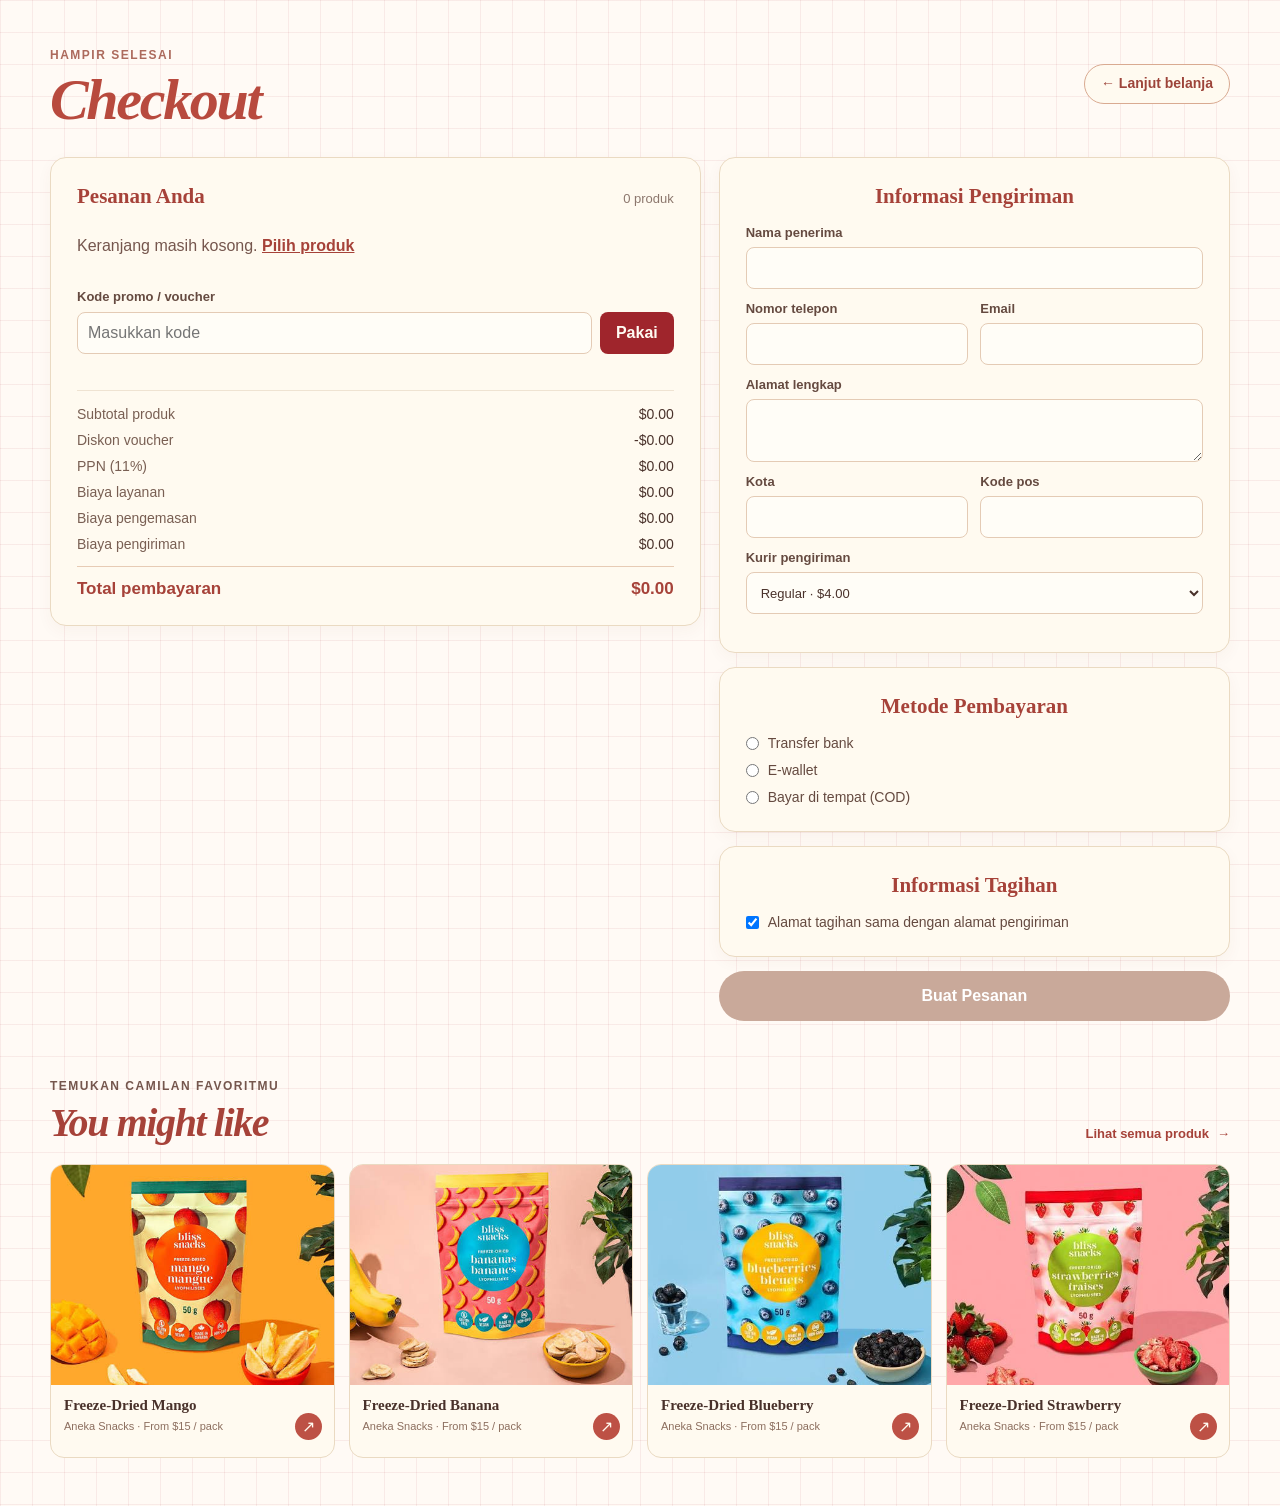
==== commit ee1eebe2: "Add files via upload" ====
--- a/checkout.html
+++ b/checkout.html
@@ -125,12 +125,12 @@
           <span class="checkout-recommendation-action" aria-hidden="true">↗</span>
         </a>
         <a class="checkout-recommendation-card" href="product-detail.html?product=blueberry">
-          <span class="checkout-recommendation-image"><img src="buah4.jpg" alt="Kemasan freeze-dried blueberry"></span>
+          <span class="checkout-recommendation-image"><img src="buah3.jpg" alt="Kemasan freeze-dried blueberry"></span>
           <span class="checkout-recommendation-info"><strong>Freeze-Dried Blueberry</strong><span>Aneka Snacks · From $15 / pack</span></span>
           <span class="checkout-recommendation-action" aria-hidden="true">↗</span>
         </a>
         <a class="checkout-recommendation-card" href="product-detail.html?product=strawberry">
-          <span class="checkout-recommendation-image"><img src="buah3.jpg" alt="Kemasan freeze-dried strawberry"></span>
+          <span class="checkout-recommendation-image"><img src="buah4.jpg" alt="Kemasan freeze-dried strawberry"></span>
           <span class="checkout-recommendation-info"><strong>Freeze-Dried Strawberry</strong><span>Aneka Snacks · From $15 / pack</span></span>
           <span class="checkout-recommendation-action" aria-hidden="true">↗</span>
         </a>
@@ -262,8 +262,10 @@
                     ${Object.entries(sizes).map(([value, label]) => `<option value="${value}" ${item.size === value ? 'selected' : ''}>${label} · ${money(sizePrices[value])}</option>`).join('')}
                   </select>
                 </label>
-                <button class="save-size" type="button" data-save-size>Simpan</button>
-                <button class="cancel-size" type="button" data-cancel-size>Batal</button>
+                <div class="size-editor-actions">
+                  <button class="save-size" type="button" data-save-size>Simpan</button>
+                  <button class="cancel-size" type="button" data-cancel-size>Batal</button>
+                </div>
               </div>
             </article>`;
         }).join('');
--- a/style.css
+++ b/style.css
@@ -1537,6 +1537,12 @@
     display: none;
 }
 
+.size-editor-actions {
+    display: flex;
+    align-items: center;
+    gap: 8px;
+}
+
 .size-editor label {
     display: grid;
     gap: 5px;
@@ -1570,6 +1576,43 @@
 
 .cancel-size {
     min-height: 34px;
+}
+
+.checkout-page .size-editor-actions .save-size,
+.checkout-page .size-editor-actions .cancel-size {
+    display: inline-flex;
+    min-height: 38px;
+    align-items: center;
+    justify-content: center;
+    padding: 8px 14px;
+    border-radius: 999px;
+    font-weight: 700;
+    line-height: 1.2;
+    text-decoration: none;
+}
+
+.checkout-page .size-editor-actions .save-size {
+    border: 1px solid #9f252c !important;
+    background: #9f252c !important;
+    color: #fffaf2 !important;
+}
+
+.checkout-page .size-editor-actions .cancel-size {
+    border: 1px solid #e4cbb5 !important;
+    background: #fffaf0 !important;
+    color: #9d443a !important;
+    cursor: pointer;
+    font: inherit;
+    font-size: 13px;
+}
+
+.checkout-page .size-editor-actions .save-size:hover,
+.checkout-page .size-editor-actions .cancel-size:hover,
+.checkout-page .size-editor-actions .save-size:focus-visible,
+.checkout-page .size-editor-actions .cancel-size:focus-visible {
+    border-color: #781b30 !important;
+    background: #fae3d5 !important;
+    color: #8f302d !important;
 }
 
 .item-controls label {
@@ -2623,7 +2666,7 @@
     max-width: none;
     margin: 0;
     padding: 0;
-    overflow: hidden;
+    overflow: visible;
     background: #fff5e9;
 }
 
@@ -2631,7 +2674,7 @@
     position: relative;
     display: flex;
     align-items: center;
-    overflow: hidden;
+    overflow: visible;
     margin: 12px clamp(10px, 2vw, 24px) 0;
     border: 7px solid #fff5e9;
     border-radius: 26px;
@@ -2652,7 +2695,7 @@
 
 .catalog-hero-copy {
     position: relative;
-    z-index: 1;
+    z-index: 3;
     display: flex;
     flex-direction: column;
     align-items: center;
@@ -4410,6 +4453,7 @@
     position: relative;
     display: grid;
     grid-template-columns: minmax(0, 1fr) minmax(0, 1fr);
+    column-gap: clamp(24px, 3vw, 40px);
     margin-top: 0;
     padding: clamp(48px, 5vw, 64px) clamp(22px, 5vw, 50px) clamp(30px, 5vw, 54px);
     background-color: var(--snack-paper);
@@ -4432,8 +4476,9 @@
 
 .contact-channel-column {
     display: grid;
+    align-content: start;
     min-width: 0;
-    gap: 18px;
+    gap: 80px;
 }
 
 .contact-intro {
@@ -5697,6 +5742,7 @@
 
 .catalog-search-wrap {
     position: relative;
+    z-index: 3;
     width: min(100%, 430px);
     margin-inline: auto;
 }
